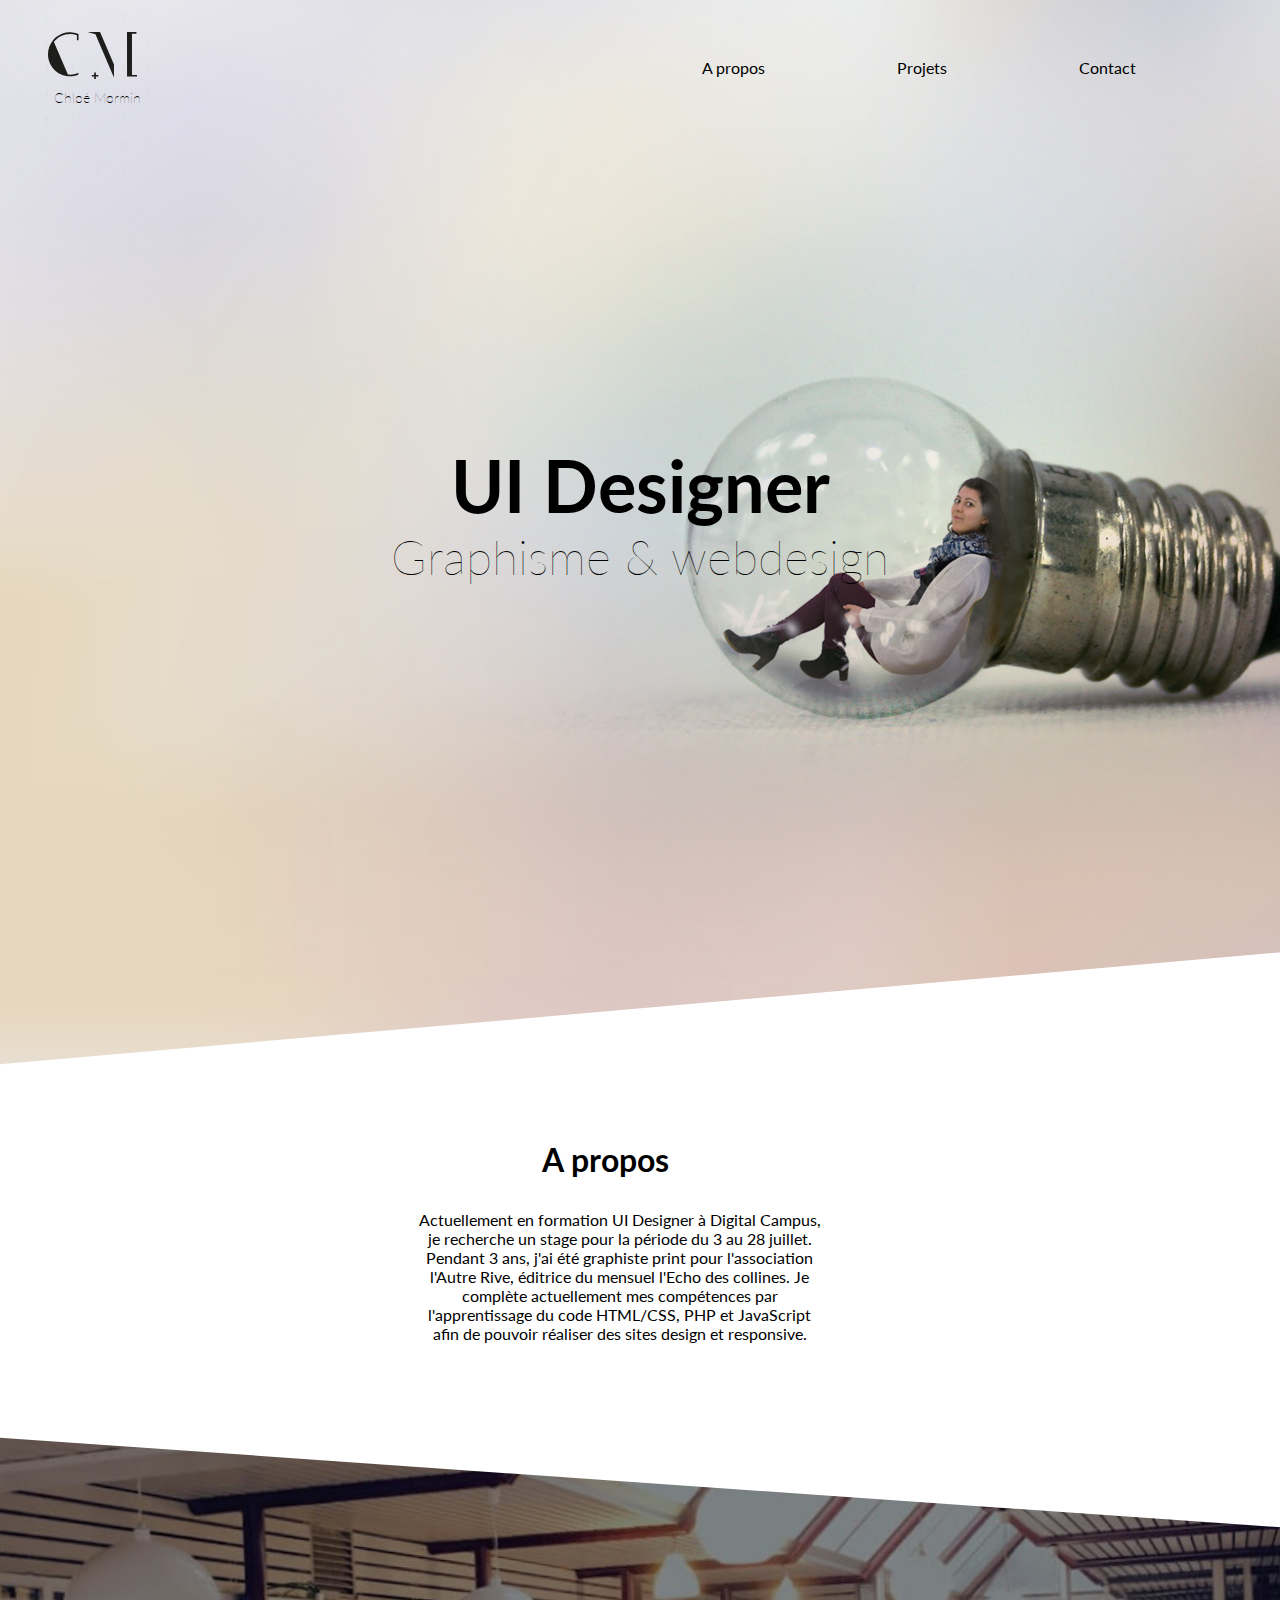
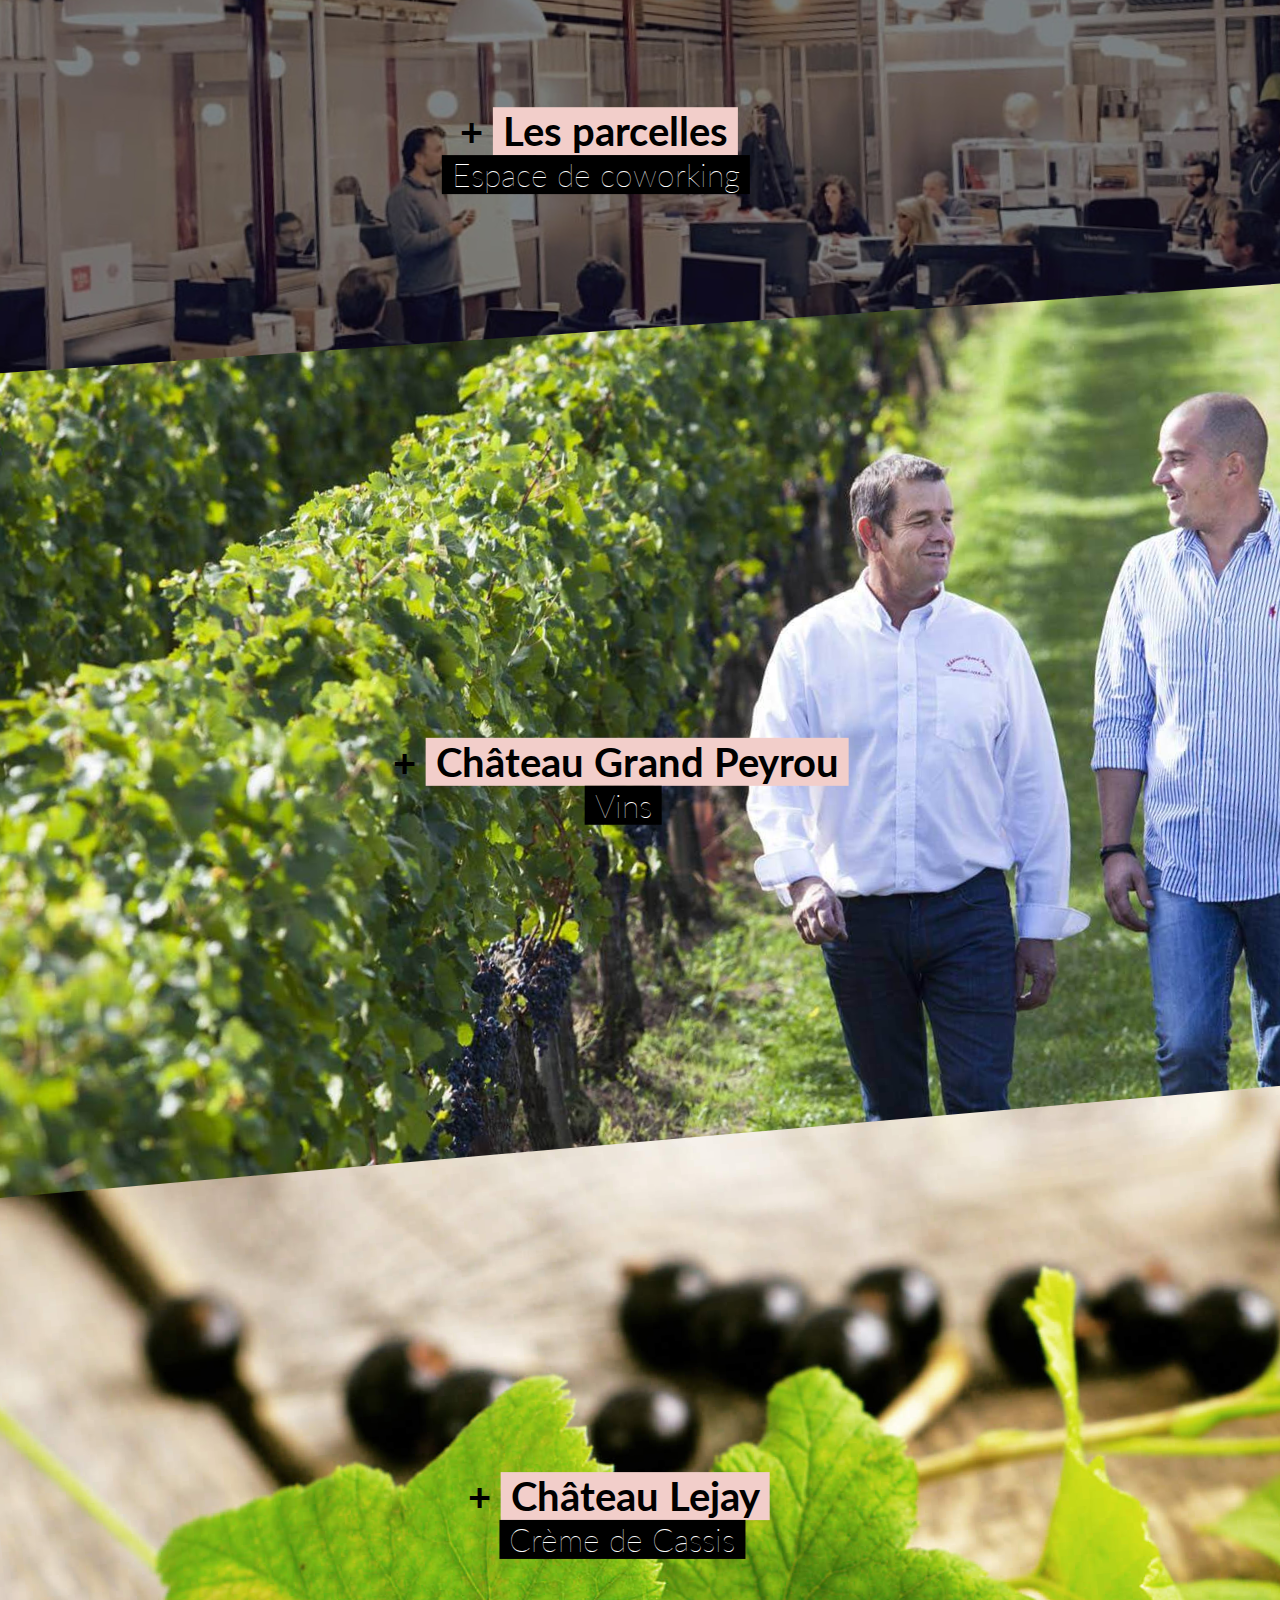
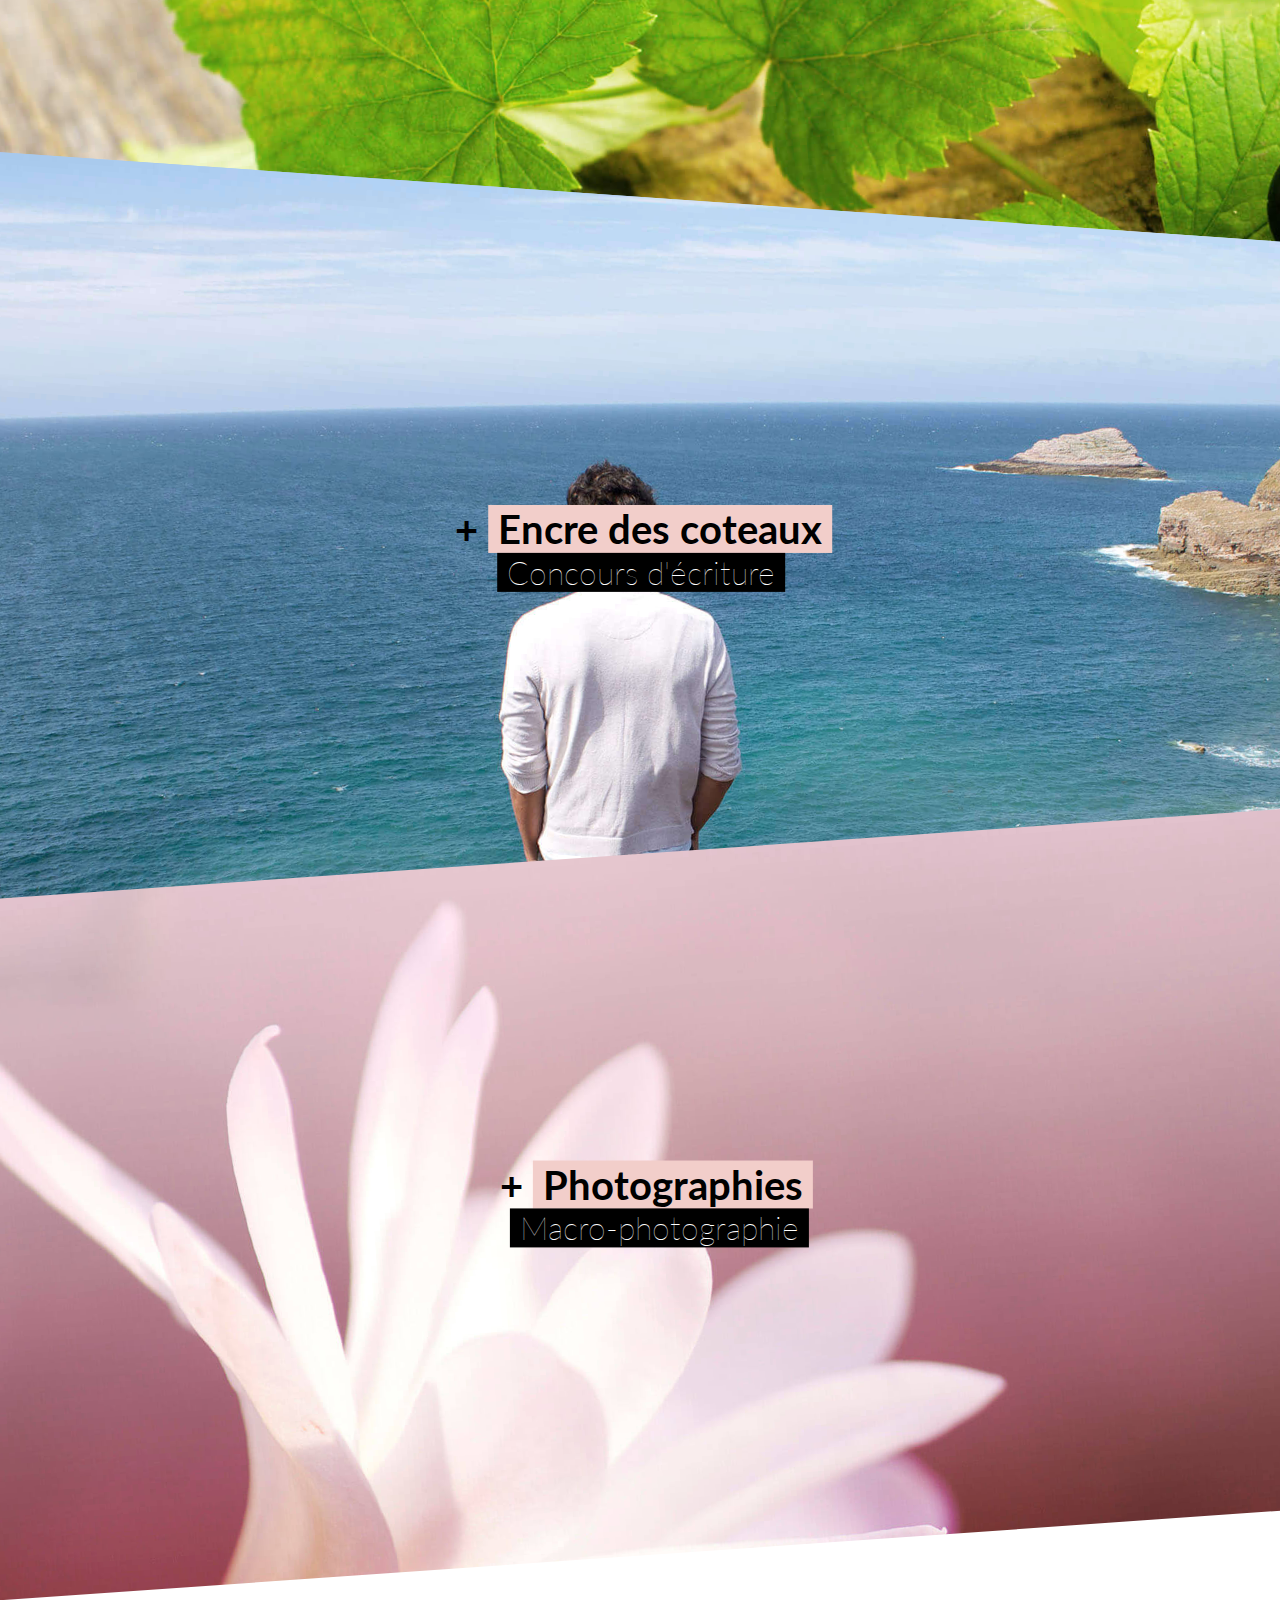
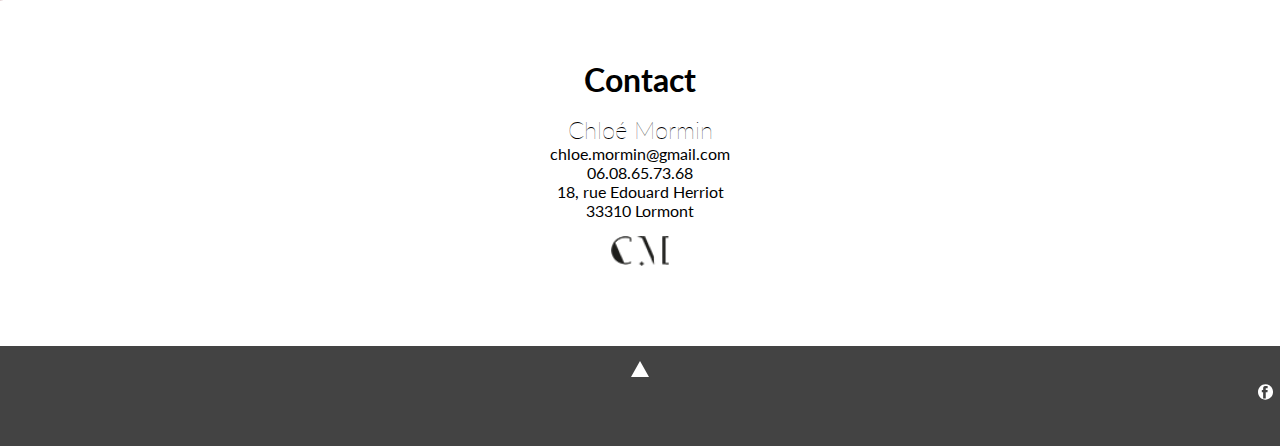
==== index.html @ e4f15863 "Maj arrow animated et animation titre hero" ====
<!doctype html>
<html>

<head>
    <title> Portfolio Chloé Mormin </title>
    <script src="http://ajax.googleapis.com/ajax/libs/jquery/2.0.0/jquery.min.js"></script>
    <meta charset="UTF-8">
    <meta name="description" content="Ceci est mon portfolio">
    <meta name="keywords" content="portfolio, graphiste, UI designer">
    <meta name="viewport" content="width=device-width,initial-scale=1,maximum-scale=1">
    <link rel="stylesheet" href="styles/reset.css">
    <link rel="stylesheet" href="styles/styles.css">
    <link rel="stylesheet" href="styles/styles-contact-footer.css">
    <link rel="stylesheet" href="styles/styles-tel.css">
    <link rel="stylesheet" href="styles/styles-tablette.css">
    <link href="images/faviconCM.jpg" rel="icon" type="image/jpg">
    </head>

<body>
    <header class="hero" id="haut"> <img src="images/logo.svg" id="logo">
        <h1>Chloé Mormin</h1>
        <nav> <a href="#a-propos"> A propos</a> <a href="#projets"> Projets</a> <a href="#contact"> Contact</a> </nav>
        <h2 class="animation-titre-hero">UI Designer</h2>
        <h3 class="animation-titre-hero">Graphisme &amp; webdesign</h3> <img src="images/fond-plus2.png" alt="Image qui suit la souris" id="image_suit_souris"> </header>
    <div class="a-propos">
        <div class="titres">
            <h4 id="a-propos" >A propos</h4>
            <p>Actuellement en formation UI Designer à Digital Campus, je recherche un stage pour la période du 3 au 28 juillet. Pendant 3 ans, j'ai été graphiste print pour l'association l'Autre Rive, éditrice du mensuel l'Echo des collines. Je complète actuellement mes compétences par l'apprentissage du code HTML/CSS, PHP et JavaScript afin de pouvoir réaliser des sites design et responsive.</p>
        </div>
    </div>
    <a href="les-parcelles.html">
        <div class="les-parcelles" id="projets">
            <div class="image"></div>
            <div class="overlay"> <!-- overlay : class pour les titres-->
                <h4 id="apparition"><span class="plus">+&nbsp;</span><span class="encadre">Les parcelles</span></h4>
                <h5 id="apparition2"><span>Espace&nbsp;de&nbsp;coworking</span></h5> 
            </div>
        </div>
    </a>
    <a href="chateau-grand-peyrou.html">
        <div class="chateau-grand-peyrou">
            <div class="image"></div>
            <div class="overlay">
                <h4><span class="plus">+&nbsp;</span><span class="encadre">Château&nbsp;Grand&nbsp;Peyrou</span></h4>
                <h5><span>Vins</span></h5> 
            </div>
        </div>
    </a>
    <a href="chateau-lejay.html">
        <div class="chateau-lejay">
            <div class="image"></div>
            <div class="overlay">
                <h4><span class="plus">+&nbsp;</span><span class="encadre">Château&nbsp;Lejay</span></h4>
                <h5><span>Crème&nbsp;de&nbsp;Cassis</span></h5> 
            </div>
        </div>
    </a>
    <a href="encre-des-coteaux.html">
        <div class="encre-des-coteaux">
            <div class="image"></div>
            <div class="overlay">
                <h4><span class="plus">+&nbsp;</span><span class="encadre">Encre des coteaux</span></h4>
                <h5><span>Concours d'écriture</span></h5> 
            </div>
        </div>
    </a>
    <a href="photos.html">
        <div class="photos">
            <div class="image"></div>
            <div class="overlay">
                <h4><span class="plus">+&nbsp;</span><span class="encadre">Photographies</span></h4>
                <h5><span>Macro-photographie</span></h5> 
            </div>
        </div>
    </a>
    <div class="contact" id="contact">
        <h4>Contact</h4>
        <h5>Chloé Mormin</h5> <a href="mailto:chloe.mormin@gmail.com">chloe.mormin@gmail.com</a> <a href="tel:+33102030405">06.08.65.73.68</a> <address>18, rue Edouard Herriot
                <br/>33310 Lormont </address> <img src="images/logopetit.png" id="logopetit"> </div>
    <div class="footer"> 
        <div class="position">
            <div id="stop" class="arrow animated"></div>
            <a id="remonter" href="#haut"> <br>Remonter</a>
        </div>
        
        <a id="facebook" href="https://www.facebook.com/ChloeImagine/"> <img src="images/fb.svg"></a>
    </div>
    <script type="text/javascript">

        //stop animation fleche "haut" au hover
        (function( $ ) {
	$(function() {
		$( "#stop" ).hover(function() {
			$( "#animated" ).addClass( "off" );
		});
		$( "#start" ).hover(function() {
			$( "#animated" ).removeClass( "off" );
		});
	});

})( jQuery );

        apparition textes les parcelles
        $("#apparition").hide();
        $(window).scroll(function () {
            if ($(window).scrollTop() > 1200) {
                $("#apparition").fadeIn("slow");
            }
            else {
                $("#apparition").fadeOut("fast");
            }
        });
        $("#apparition2").hide();
        $(window).scroll(function () {
            if ($(window).scrollTop() > 1200) {
                $("#apparition2").fadeIn("slow");
            }
            else {
                $("#apparition2").fadeOut("fast");
            }
        });
        
    </script>
    <script type="text/javascript" src="js/imgsuitsouris.js"></script>
    <script type="text/javascript" src="js/smoothscroll.js"></script>
    <script type="text/javascript" src="js/stophorizontalscroll.js"></script>
</body>

</html>
---- styles/styles.css ----
@import url('https://fonts.googleapis.com/css?family=Lato:100,400,900');


body {
    overflow-x: hidden;
}


/*******                   HEADER/HERO                  **********/

.hero {
    background-image: url(../images/hero.jpg);
    /*background-attachment:fixed;*/
    background-size: cover;
    background-repeat: no-repeat;
    background-position:center;
    height: 1100px;
}



#logo {
    padding: 2rem 2rem 0.4rem 2rem;
    margin-left: 1rem;
    height: 90px;
}

@media screen and (max-width:1600px){
    #logo {
    height: 85px;
    }
}

@media screen and (max-width:1260px){
    #logo {
    height: 80px;
    }
}

.hero h1 {
    font-family: 'Lato', sans-serif;
    font-size: 1rem;
    font-weight: 100;
    padding-left: 3.4rem;
}
@media screen and (max-width:1600px){
    .hero h1 {
    font-size: 0.9rem;
    }
}

@media screen and (max-width:1260px){
    .hero h1 {
    font-size: 0.8rem;
    }
}


nav {
    float: right;
    margin: -3em 0;
    margin-right: 5em;
    font-size: 1em;
    font-family: 'Lato', sans-serif;
    z-index: 3;
    position: relative;
}

@media screen and (max-width:800px) {
    nav {
    display:none;
    }
}

nav a {
    padding: 4em;
    font-weight: 400;
}

nav a:hover {
    font-weight: bold;
}

/*------------------------------------------
   animation-titre-hero
----------------------------------------*/

.animation-titre-hero {
  animation-name: pulse;
  animation-duration: 5s;
}

/* originally authored by Nick Pettit - https://github.com/nickpettit/glide */

@keyframes pulse {
  from {
    transform: scale3d(1, 1, 1);
  }

  50% {
    transform: scale3d(1.05, 1.05, 1.05);
  }

  to {
    transform: scale3d(1, 1, 1);
  }
}


.hero h2 {
    font-family: 'Lato', sans-serif;
    padding-top: 15%;
    font-size: 4.5em;
    font-weight: bold;
    display: flex;
    justify-content: center;
}
@media screen and (max-width:1700px){
    .hero h2{
    margin-top:1em;
    }
}

@media screen and (max-width:1600px){
    .hero h2{
    margin-top:1em;
    }
}

@media screen and (max-width:1400px){
    .hero h2{
    margin-top:2em;
    }
}

@media screen and (max-width:1260px){
    .hero h2{
    font-size: 4em;
    }
}

.hero h3 {
    font-family: 'Lato', sans-serif;
    display: flex;
    justify-content: center;
    font-size: 3em;
    font-weight: 100;
}

@media screen and (max-width:1260px){
    .hero h3{
    font-size: 2.5em;
    }
}


img[src="images/fond-plus2.png"] {
    width: 150%;
    margin-top: -600px;
    height: 150%;
    position: absolute;
    right: 10px;
    top: 10px;
}

@media screen and (max-width:1600px){
    img[src="images/fond-plus2.png"]{
    width: 200%;
    height: 200%;
    }
}

@media screen and (max-width:1400px){
    img[src="images/fond-plus2.png"]{
    width: 220%;
    height: 200%;
    }
}

@media screen and (max-width:1200px){
    img[src="images/fond-plus2.png"]{
    display:none;
    }
}


/*******                   A PROPOS                    **********/



/* centrage des titres dans a propos ? */

.titres {
    margin-left: 11.3%;
    width: 100vw;
    display: flex;
    flex-direction: column;
    justify-content: center;
    align-items: center;
}

.overlay {
    position: absolute;
    top: 0;
    left: 0;
    bottom: 0;
    margin-left: 11.3%;
    width: 100vw;
    display: flex;
    flex-direction: column;
    justify-content: center;
    align-items: center;
    text-align:center;
}

.a-propos {
    background-color: white;
    transform: rotate(-5deg);
    width: 130%;
    margin-left: -15%;
    margin-top: -7%;
    height: 800px;
    
}

@media screen and (max-width:1400px) and (min-width:1200px){
.a-propos{
        height:870px;
    }
}

.a-propos h4 {
    transform: rotate(5deg);
    font-family: 'Lato', sans-serif;
    font-size: 2.5em;
    font-weight: bold;
    padding-top: 4.5em;
}


@media screen and (max-width:1750px){
    .a-propos h4 {
        padding-top:4em;
}
}

@media screen and (max-width:1600px){
    .a-propos h4 {
        font-size: 2em;
}
}

@media screen and (max-width:1400px){
    .a-propos h4{
    }
}

.a-propos p {
    transform: rotate(5deg);
    width: 32%;
    padding-top: 2em;
    font-family: 'Lato', sans-serif;
    weight: 100;
    text-align: center;
    font-size:1.1em;
}

@media screen and (max-width:1600px){
    .a-propos p {
        font-size: 1em;
}
}

@media screen and (max-width:1400px){
    .a-propos p{
        font-size: 1em;
    }
}

@media screen and (max-width:1260px){
    .a-propos p{
        font-size: 1em;
        width:50%;
    }
}



/*******                     PROJETS                       **********/


/*******                  LES PARCELLES                       **********/

.les-parcelles {
    transform: rotate(5deg);
    width: 130%;
    margin-left: -15%;
    margin-top: -15em;
    height: 1100px;
    display: flex;
    overflow: hidden;
    position: relative;
}

.les-parcelles:hover .image {
  -webkit-filter: blur(5px);
  filter: blur(5px);
}

.les-parcelles .image {
    background-image: url(../images/les-parcelles2-black2.jpg);
    height: 110%;
    width: 110%;
    background-repeat: no-repeat;
    background-size:cover;
    margin: -5px -10px -10px -5px;
    transition: 0.5s;
}

@media screen and (max-width:1600px){
    .les-parcelles{
        margin-top:-22em;
        margin-left:-17%;
    }
}

@media screen and (max-width:1400px){
    .les-parcelles{
        margin-top:-25em;
        transform:rotate(4deg);
        width:130%;
        height: 900px;
        padding-bottom:20%;
        margin-left:-19%;
    }
}

@media screen and (max-width:1260px){
    .les-parcelles{
        margin-top:-25em;
    }
}
@media screen and (max-width:1000px){
    .les-parcelles{
        transform:rotate(3deg);
        width:140%;
    }
}

.les-parcelles h4 {
    font-family: 'Lato', sans-serif;
    font-size: 2.7em;
    font-weight: bold;
    transform: rotate(-5deg);
    margin-top: -6em;
}
@media screen and (max-width:1600px){
    .les-parcelles h4 {
        margin-top:-9em;
        font-size: 2.5em;
    }
}

@media screen and (max-width:1400px){
    .les-parcelles h4{
        transform:rotate(-4deg);
    }
}

@media screen and (max-width:1260px){
    .les-parcelles h4{
        margin-top:-12em;
    }
}
@media screen and (max-width:1000px){
    .les-parcelles h4{
        margin-top:-16em;
        transform:rotate(-3deg);
        font-size: 2em;
    }
}

.les-parcelles h4 .encadre {
    background-color: #f2ceca;
    padding: 0 10px;
}

@-webkit-keyframes rotate {
    0% {
        -webkit-transform: rotate(0deg);
    }
    20% {
        -webkit-transform: rotate(90deg);
    }
    25% {
        -webkit-transform: rotate(90deg);
    }
    45% {
        -webkit-transform: rotate(180deg);
    }
    50% {
        -webkit-transform: rotate(180deg);
    }
    70% {
        -webkit-transform: rotate(270deg);
    }
    75% {
        -webkit-transform: rotate(270deg);
    }
    100% {
        -webkit-transform: rotate(360deg);
    }
}



.les-parcelles h5 {
    font-family: 'Lato', sans-serif;
    font-size: 2.3em;
    font-weight: 100;
    color: #fff;
    transform: rotate(-5deg);
}
@media screen and (max-width:1600px){
    .les-parcelles h5 {
    }
}

@media screen and (max-width:1400px){
    .les-parcelles h5{
        transform:rotate(-4deg);
        font-size: 2em;
    }
}

@media screen and (max-width:1260px){
    .les-parcelles h5{
    }
}
@media screen and (max-width:1000px){
    .les-parcelles h5{
        transform:rotate(-3deg);
        font-size: 1.6em;
    }
}

.les-parcelles h5 span {
    background-color: black;
    padding: 0 10px;
}


/*******                  GRAND PEYROU                       **********/

.chateau-grand-peyrou {
    transform: rotate(-5deg);
    width: 130%;
    margin-left: -15%;
    margin-top: -18em;
    height: 1100px;
    display: flex;
    overflow: hidden;
    position: relative;
}


.chateau-grand-peyrou:hover .image {
    -webkit-filter: blur(5px);
    filter: blur(5px);
}

.chateau-grand-peyrou .image{
    background-image: url(../images/chateau-grand-peyrou.jpg);
    height: 110%;
    width: 110%;
    background-repeat: no-repeat;
    background-size:cover;
    margin: -5px -10px -10px -5px;
    transition: 0.5s;
}

@media screen and (max-width:1600px){
    .chateau-grand-peyrou{
        margin-top:-24em;
        width:125%;
        transform:rotate(-5deg);
    }
}

@media screen and (max-width:1400px){
    .chateau-grand-peyrou{
        margin-top:-28em;
        transform:rotate(-4deg);
    }
}

@media screen and (max-width:1260px){
    .chateau-grand-peyrou{
        width:120%;
        margin-left:-13%;
        margin-top:-33em;
    }
}

@media screen and (max-width:1070px){
    .chateau-grand-peyrou{
        width:115%;
        margin-top:-35em;
        margin-left:-10%;
        transform:rotate(-3deg);
    }
}

.chateau-grand-peyrou h4 {
    transform: rotate(5deg);
    font-family: 'Lato', sans-serif;
    font-size: 2.7em;
    font-weight: bold;
    margin-top: -5em;
}

@media screen and (max-width:1600px){
    .chateau-grand-peyrou h4 {
        font-size: 2.5em;
    }
}

@media screen and (max-width:1400px){
    .chateau-grand-peyrou h4{
        transform:rotate(4deg);
    }
}

@media screen and (max-width:1260px){
    .chateau-grand-peyrou h4{
        margin-top:-9em;
    }
}
@media screen and (max-width:1070px){
    .chateau-grand-peyrou h4{
        margin-top:-12em;
        transform:rotate(3deg);
        font-size: 2em;
    }
}

.chateau-grand-peyrou h4 .encadre {
    background-color: #f2ceca;
    padding: 0 10px;
}

.chateau-grand-peyrou h5 {
    font-family: 'Lato', sans-serif;
    font-size: 2.3em;
    font-weight: 100;
    color: #fff;
    transform: rotate(5deg);
}

@media screen and (max-width:1600px){
    .chateau-grand-peyrou h5 {
    }
}

@media screen and (max-width:1400px){
    .chateau-grand-peyrou h5{
        font-size: 2em;
        transform:rotate(4deg);

    }
}

@media screen and (max-width:1260px){
    .chateau-grand-peyrou h5{
    }
}
@media screen and (max-width:1070px){
    .chateau-grand-peyrou h5{
        font-size: 1.6em;
        transform:rotate(3deg);

    }
}

.chateau-grand-peyrou h5 span {
    background-color: black;
    padding: 0 10px;
}


/*******                  LEJAY                       **********/

.chateau-lejay {
    transform: rotate(-5deg);
    width: 130%;
    margin-left: -15%;
    margin-top: -18em;
    height: 1100px;
    display: flex;
    overflow: hidden;
    position: relative;
}

.chateau-lejay:hover .image {
-webkit-filter: blur(5px);
  filter: blur(5px);
}

.chateau-lejay .image{
    background-image: url(../images/chateau-lejay.jpg);
    height: 110%;
    width: 110%;
    background-repeat: no-repeat;
    background-size:cover;
    margin: -5px -10px -10px -5px;
    transition: 0.5s;
}

.chateau-lejay h4 {
    transform: rotate(5deg);
    font-family: 'Lato', sans-serif;
    font-size: 2.7em;
    font-weight: bold;
    margin-top: -6em;
}

@media screen and (max-width:1600px){
    .chateau-lejay h4 {
    margin-top:-7.5em;
    }
}

@media screen and (max-width:1400px){
    .chateau-lejay h4{
        font-size: 2.5em;
        margin-top:-9em;
    }
}

@media screen and (max-width:1260px){
    .chateau-lejay h4{
        margin-top:-13em;
    }
}
@media screen and (max-width:1070px){
    .chateau-lejay h4{
        margin-top:-17em;
        font-size: 2em;
    }
}

.chateau-lejay h4 .encadre {
    background-color: #f2ceca;
    padding: 0 10px;
}

.chateau-lejay h5 {
    font-family: 'Lato', sans-serif;
    font-size: 2.3em;
    font-weight: 100;
    color: #fff;
    transform: rotate(5deg);
}

@media screen and (max-width:1600px){
    .chateau-lejay h5 {
    }
}

@media screen and (max-width:1400px){
    .chateau-lejay h5{
        font-size: 2em;
    }
}

@media screen and (max-width:1260px){
    .chateau-lejay h5{
    }
}
@media screen and (max-width:1070px){
    .chateau-lejay h5{
        font-size: 1.6em;
    }
}

.chateau-lejay h5 span {
    background-color: black;
    padding: 0 10px;
}


/*******                  ENCRE DES COTEAUX                        **********/

.encre-des-coteaux {
    background-image: url(../images/encre-des-coteaux.jpg);
   transform: rotate(5deg);
    width: 130%;
    margin-left: -15%;
    margin-top: -18em;
    height: 1100px;
    display: flex;
    overflow: hidden;
    position: relative;
}

.encre-des-coteaux:hover .image {
    -webkit-filter: blur(5px);
  filter: blur(5px);
}

.encre-des-coteaux .image{
    background-image: url(../images/encre-des-coteaux.jpg);
    height: 110%;
    width: 110%;
    background-repeat: no-repeat;
    background-size:cover;
    margin: -5px -10px -10px -5px;
    transition: 0.5s;
}

@media screen and (max-width:1600px){
    .encre-des-coteaux{
        margin-top:-24em;
        width:125%;
        transform:rotate(5deg);
    }
}

@media screen and (max-width:1400px){
    .encre-des-coteaux{
        margin-top:-28em;
        transform:rotate(4deg);
    }
}

@media screen and (max-width:1260px){
    .encre-des-coteaux{
        width:120%;
        margin-left:-13%;
        margin-top:-33em;
    }
}

@media screen and (max-width:1070px){
    .encre-des-coteaux{
        width:115%;
        margin-top:-35em;
        margin-left:-10%;
        transform:rotate(3deg);
    }
}



.encre-des-coteaux h4 {
    transform: rotate(-5deg);
    font-family: 'Lato', sans-serif;
    font-size: 2.7em;
    font-weight: bold;
    margin-top: -5em;
}

@media screen and (max-width:1600px){
    .encre-des-coteaux h4 {
        margin-top:-8em;
    }
}

@media screen and (max-width:1400px){
    .encre-des-coteaux h4{
        transform:rotate(-4deg);
        font-size: 2.5em;
        margin-top:-10em;
    }
}

@media screen and (max-width:1260px){
    .encre-des-coteaux h4{
        margin-top:-12em;
    }
}
@media screen and (max-width:1070px){
    .encre-des-coteaux h4{
        transform:rotate(-3deg);
        font-size: 2em;
        margin-top:-15em;
    }
}

.encre-des-coteaux h4 .encadre {
    background-color: #f2ceca;
    padding: 0 10px;
}

.encre-des-coteaux h5 {
    font-family: 'Lato', sans-serif;
    font-size: 2.3em;
    font-weight: 100;
    color: #fff;
    transform: rotate(-5deg);
}

@media screen and (max-width:1600px){
    .encre-des-coteaux h5 {
    }
}

@media screen and (max-width:1400px){
    .encre-des-coteaux h5{
        font-size: 2em;
        transform:rotate(-4deg);
    }
}

@media screen and (max-width:1260px){
    .encre-des-coteaux h5{
    }
}
@media screen and (max-width:1070px){
    .encre-des-coteaux h5{
        font-size: 1.6em;
        transform:rotate(-3deg);
    }
}

.encre-des-coteaux h5 span {
    background-color: black;
    padding: 0 10px;
}


/*******                  PHOTOS                       **********/

.photos {
    transform: rotate(-5deg);
    width: 130%;
    margin-left: -15%;
    margin-top: -18em;
    height: 900px;
    display: flex;
    overflow: hidden;
    position: relative;
}

.photos:hover .image {
    -webkit-filter: blur(5px);
    filter: blur(5px);
}

.photos .image{
    background-image: url(../images/photographie-lotus.jpg);
    height: 110%;
    width: 110%;
    background-repeat: no-repeat;
    background-size:cover;
    margin: -5px -10px -10px -5px;
    transition: 0.5s;
}

@media screen and (max-width:1600px){
    .photos{
        margin-top:-24em;
        width:145%;
        transform:rotate(-5deg);
        height:700px;
    }
}

@media screen and (max-width:1400px){
    .photos{
        margin-top:-28em;
        transform:rotate(-4deg);
    }
}

@media screen and (max-width:1260px){
    .photos{
        width:120%;
        margin-left:-13%;
        margin-top:-33em;
    }
}

@media screen and (max-width:1070px){
    .photos{
        width:115%;
        margin-top:-35em;
        margin-left:-10%;
        transform:rotate(-3deg);
    }
}



.photos h4 {
    transform: rotate(5deg);
    font-family: 'Lato', sans-serif;
    font-size: 2.7em;
    font-weight: bold;
}
@media screen and (max-width:1600px){
    .photos h4 {
    }
}

@media screen and (max-width:1400px){
    .photos h4{
        transform:rotate(4deg);
        font-size: 2.5em;
    }
}

@media screen and (max-width:1260px){
    .photos h4{
        margin-top:-0em;
    }
}
@media screen and (max-width:1070px){
    .photos h4{
        margin-top:-9em;
        transform:rotate(3deg);
        font-size: 2em;
    }
}

.photos h4 .encadre {
    background-color: #f2ceca;
    padding: 0 10px;
}

.photos h5 {
    font-family: 'Lato', sans-serif;
    font-size: 2.3em;
    font-weight: 100;
    color: #fff;
    transform: rotate(5deg);
}
@media screen and (max-width:1600px){
    .photos h5 {
    }
}

@media screen and (max-width:1400px){
    .photos h5{
        font-size: 2em;
        transform:rotate(4deg);
    }
}

@media screen and (max-width:1260px){
    .photos h5{
    }
}
@media screen and (max-width:1070px){
    .photos h5{
        font-size: 1.6em;
        transform:rotate(3deg);
    }
}

.photos h5 span {
    background-color: black;
    padding: 0 10px;
}


/*******                  CONTACT                       **********/

.contact {
    display: flex;
    flex-direction: column;
    align-items: center;
    padding: 5em;
}
    
.contact h4 {
    font-family: 'Lato', sans-serif;
    font-size: 2em;
    font-weight: bold;
    margin: 1em 0 0.5em 0;
}

.contact h5 {
    font-family: 'Lato', sans-serif;
    font-size: 1.5em;
    font-weight: 100;
}


.contact a,
.contact address {
    font-family: 'Lato', sans-serif;
    text-align: center;
    ;
}

.contact img {
    height: 30px;
    margin: 1em 0 0 0;
    display:block;
}


/*******                  FOOTER                       **********/

.footer {
    background-color: #434343;
     height: 100px;
    min-width: 100%;
    display: flex;
    align-items: center;
    justify-content: center;
    flex-direction: column;
    /*change le sens des parametres align-items et justify-content*/
}

.position{
    width:10px;
    height:auto;
    position:relative;
    display:flex;
    align-items: center;
    margin-top:1em;

}

.footer #remonter {
    opacity:0;
    padding:1em;
    margin-top:0.5em;
    position:absolute;
    left:calc( ( 100% - 85px ) / 2 );
}

.footer #remonter:hover {
    opacity:1;
    color: white;
    font-family: 'Lato', sans-serif;
    font-size: 0.9em;
    font-weight: 100;
    padding:1em;
}

.arrow{
width: 0;
height: 0;
border-style: solid;
border-width: 0 9px 16px 9px;
border-color: transparent transparent white transparent;
}

.animated{
    margin-top:-1.5em;
    position:absolute;
    left:calc( ( 100% - 18px ) / 2 );
    animation: myanim 2s linear infinite;
    -webkit-animation-direction: alternate; /* Safari 4.0 - 8.0 */
    animation-direction: alternate;
    -webkit-animation-play-state: running
}

.animated:hover{
    animation: stop;
}

.animated.off {
		-moz-animation-name: none;
	-webkit-animation-name: none;
	-ms-animation-name: none;
		animation-name: none;	
	}

/* Code for old Chrome, Safari and Opera */
@-webkit-keyframes myanim {
    from {top: 0px;}
    to {top: 10px;}
}

/* Standard syntax */
@keyframes myanim {
    from {top: 0px;}
    to {top: 10px;}
}



img[src="images/fb.svg"] {
    z-index: 1;
    width: 22%;
    height: 100%;
}

.footer #facebook {
    margin-right: -3em;
    margin-top: -1.5em;
    align-self: flex-end;
}
---- styles/styles-contact-footer.css ----
/*******                                  
                          FORMAT TABLETTE          
                                                             **********/

@media screen and (max-width:1070px) and (min-width:800px){
    
    .contact{
        padding-bottom:-0em;
    }
    
    .contact h4 {
        margin-top:-10em;
    }
    
    .footer{
        height:70px;
    }
    }

@media screen and (max-width:799px) and (min-width:550px){
    
    .contact{
    }
    
    .contact h4 {
        margin-top:7em;
    }
    
    .footer{
        height:70px;
    }
    }


    /*******                                  
                          FORMAT PORTABLE          
                                                             **********/

@media screen and (max-width:549px) and (min-width:320px){
    
    .contact{
        margin-top:-20em;

    }
    
    .contact h4 {
        margin-top:-1em;
        font-size: 1.6em;
    }
    
    .contact h5 {
        font-size: 1.1em;
    }
    
    #logopetit{
        height:20px;
    }
    
    .footer{
        height:50px;
        margin-top:-1em;
    }
    
    .footer #remonter {
    display:none;
}
    
    .animated{
        display:none;
}
    #facebook{
        display:none;
    }
    }
---- styles/styles-tel.css ----
html{
    min-width:320px;
    /****    a chercher, ne marche pas     ******/
}

body {
    overflow-x: hidden;
}

@media screen and (max-width:550px) and (min-width:320px){
    
    .hero {
    height:500px;
    background-position: center;
    position: relative;
    right:0;
    }
    
    #logo {
    height: 70px;
    margin-left:-1em;
    margin-top:-1em;
    }
    
    .hero h1 {
     margin-left:-3.1em;
     margin-top:-0.5em;
     font-size: 0.7rem;
    }
    
    .hero h2 {
    font-size: 2.3rem;
    margin-top:1em;
    }
    
    .hero h3 {
    font-size: 1.6rem;
    }
    
    img[src="images/fond-plus2.png"] {
    display:none;
    }
    
/*******                   A PROPOS                    **********/
    
   
    
    .overlay {
        margin-left:17%;
    }
    
    .a-propos {
        height:900px;
    }
    
    .a-propos h4 {
        font-size: 1.5em;
        margin-top:-1em;
        margin-left:2em;

    }
    
    .a-propos p {
        font-size:0.9em;
        width:80%;
        text-align: justify;
        margin-left:2em;

    }
    
    /*******                     PROJETS                       **********/

/*******                  LES PARCELLES                       **********/
    
    .les-parcelles {
        margin-top:-34em;
        margin-left:-30%;
        width:230%;
        height:500px;

    }
    
     .les-parcelles h4 {
        font-size: 1.5em;
        margin-left:-4em;
        margin-top:-6em;
    }
    
    .les-parcelles h5 {
        font-size: 1.4em;
        margin-left:-4.5em;
    }
    
/*******                  GRAND PEYROU                       **********/    
    
    .chateau-grand-peyrou {
        margin-top:-10em;
        margin-left:-32%;
        width:135%;
        height:400px;
    }
    
      .chateau-grand-peyrou h4 {
        font-size: 1.5em;
        margin-left:2em;
        margin-top:-0em;
      }
    
     .chateau-grand-peyrou h5 {
        font-size: 1.4em;
        margin-left:2.5em;
    }
    
/*******                  LEJAY                       **********/    
    
    .chateau-lejay {
        margin-top:-3em;
        margin-left:-35%;
        width:160%;
        height:400px;

        }
    
    .chateau-lejay h4 {
        font-size: 1.5em;
        margin-left:2em;
        margin-top:-0em;
    }
    
    .chateau-lejay h5 {
        font-size: 1.4em;
        margin-left:2.5em;
    }
    
    /*******                  ENCRE DES COTEAUX                        **********/
    
    .encre-des-coteaux {
        margin-top:-3em;
        margin-left:-32%;
        width:160%;
        height:650px;

    }
    
    .encre-des-coteaux h4 {
        font-size: 1.5em;
        margin-left:0em;
        margin-top:-13em;
    }
    
   .encre-des-coteaux h5 {
        font-size: 1.4em;
        margin-left:0em;
    }
    
/*******                  PHOTOS                       **********/    
    
    .photos {
        margin-top:-20em;
        margin-left:-25%;
        width:145%;
        height:350px;
        margin-bottom:20em;
    }
    
     .photos h4 {
        font-size: 1.5em;
        margin-left:0em;
        padding-top:10em;
    }
    
    .photos h5 {
        font-size: 1.4em;
        margin-left:0em;
    }
}
---- styles/styles-tablette.css ----
@media screen and (max-width:1070px) and (min-width:801px){
    
    .hero {
    height:800px;
    }
    
    #logo {
    height: 75px;
    }
    
    .hero h1 {
        font-size: 0.7rem;
    }
    
    .hero h2 {
    font-size: 2.3rem;
    margin-top:1em;
    }
    
    .hero h3 {
    font-size: 1.8rem;
    }
    
    img[src="images/fond-plus2.png"] {
    display:none;
    }
    
    nav{}
    
/*******                   A PROPOS                    **********/    
    
    .a-propos{
        height:870px;
    }
    
    .a-propos h4 {
        font-size: 2em;
        margin-top:-1em;
    }
    
    .a-propos p {
        font-size:0.9em;
        width:70%;
        padding-bottom:5em;
    }
    
    
/*******                  LES PARCELLES                       **********/    
    
    .les-parcelles {
        margin-top:-32em;
        margin-left:-60%;
        width:180%;
        height:800px;
        margin-bottom:20em;

    }
    
    .les-parcelles h4{
        margin-left:70%;
        font-size: 2em;
        margin-top:-6em;
    }
    
     .les-parcelles h5{
        margin-left:70%;
    }
    
/*******                  GRAND PEYROU                       **********/    
    
    .chateau-grand-peyrou {
        width:125%;
        height:800px;
        margin-bottom:20em;
    }
    
    .chateau-grand-peyrou h4 {
        margin-top:-7em
    }
    
/*******                  LEJAY                       **********/    
    
    .chateau-lejay {
        margin-top:-36em;
        margin-left:-60%;
        width:200%;
        height:900px;
        margin-bottom:20em;
    }
    
    .chateau-lejay h4{
        margin-left:75%;
        margin-top:-10em
    }
    
    .chateau-lejay h5{
        margin-left:75%;
    }
    
/*******                  ENCRE DES COTEAUX                        **********/    
    
     .encre-des-coteaux {
        width:135%;
        height:900px;
        margin-bottom:20em;
    }
    
    .encre-des-coteaux h4 {
        margin-top:-10em;
        margin-left:-15%;

    }
    
    .encre-des-coteaux h5 {
        margin-left:-15%;
    }
    
    /*******                  PHOTOS                       **********/
    
     .photos {
        margin-top:-40em;
        margin-left:-25%;
        width:145%;
        height:600px;
        margin-bottom:20em;
    }
    
    .photos h4 {
        margin-top:0em;
        margin-left:15%;

    }
    
    .photos h5 {
        margin-left:15%;
    }
    }





/*******-------------------------------------------
-------------------------DEUXIEME TAILLE------------------------------
-----------------------------------------**********/




@media screen and (max-width:800px) and (min-width:551px){

    
    .hero {
    height:700px;
        width:100%;
    }
    
    #logo {
    height: 75px;
    }
    
    .hero h1 {
    margin-left:-0.5em;
    }
    
    .hero h2 {
    font-size: 2.3rem;
    margin-top:1em;
    }
    
    .hero h3 {
    font-size: 1.8rem;
    }
   
    img[src="images/fond-plus2.png"] {
    display:none;
    }
    
    nav{}
    
/*******                   A PROPOS                    **********/    
    
    .a-propos {
        height:900px;
    }
    
    .a-propos h4 {
        font-size: 2em;
        margin-left:2em;
        margin-top:-1em;
    }
    
    .a-propos p {
        font-size:0.9em;
        width:80%;
        margin-left:2.5em;
    }
    
/*******                  LES PARCELLES                       **********/    
    
    .les-parcelles {
        margin-top:-32em;
        margin-left:-60%;
        width:230%;
        height:950px;
        padding-bottom:10em;
    }
    
    
    .les-parcelles h4{
        margin-left:60%;
        font-size: 2em;
        margin-top:-17.5em;
    }
    
     .les-parcelles h5{
        margin-left:60%;
    }
    
/*******                  GRAND PEYROU                       **********/    
    
    .chateau-grand-peyrou {
        width:125%;
        height: 1100px;
    }
    
    .chateau-grand-peyrou h4 {
        margin-top:-20em;
        margin-left:-5%;
    }
    
/*******                  LEJAY                       **********/    
    
    .chateau-lejay {
        margin-top:-41em;
        margin-left:-60%;
        width:200%;
    }
    
    .chateau-lejay h4{
        margin-top:-18em;
        margin-left:75%;
        display:inline-block;
    }
    
    .chateau-lejay h5{
        margin-left:75%;
    }
    
/*******                  ENCRE DES COTEAUX                        **********/    
    
     .encre-des-coteaux {
        width:205%;
        height: 900px;
        margin-left:-30%;
        margin-bottom:12em;
        margin-top:-38em;

         
    }
    .encre-des-coteaux h4{
        margin-top:-14em;
    }
    .encre-des-coteaux h5{
    }
    
    /*******                  PHOTOS                       **********/
    
     .photos {
        margin-top:-40em;
        margin-left:-25%;
        width:130%;
         margin-bottom:-15em;
         height: 500px;

    }
    
    .photos h4{
        margin-left:15%;
        margin-top:-0em;
    }
    .photos h5{
        margin-left:15%;
    }
}
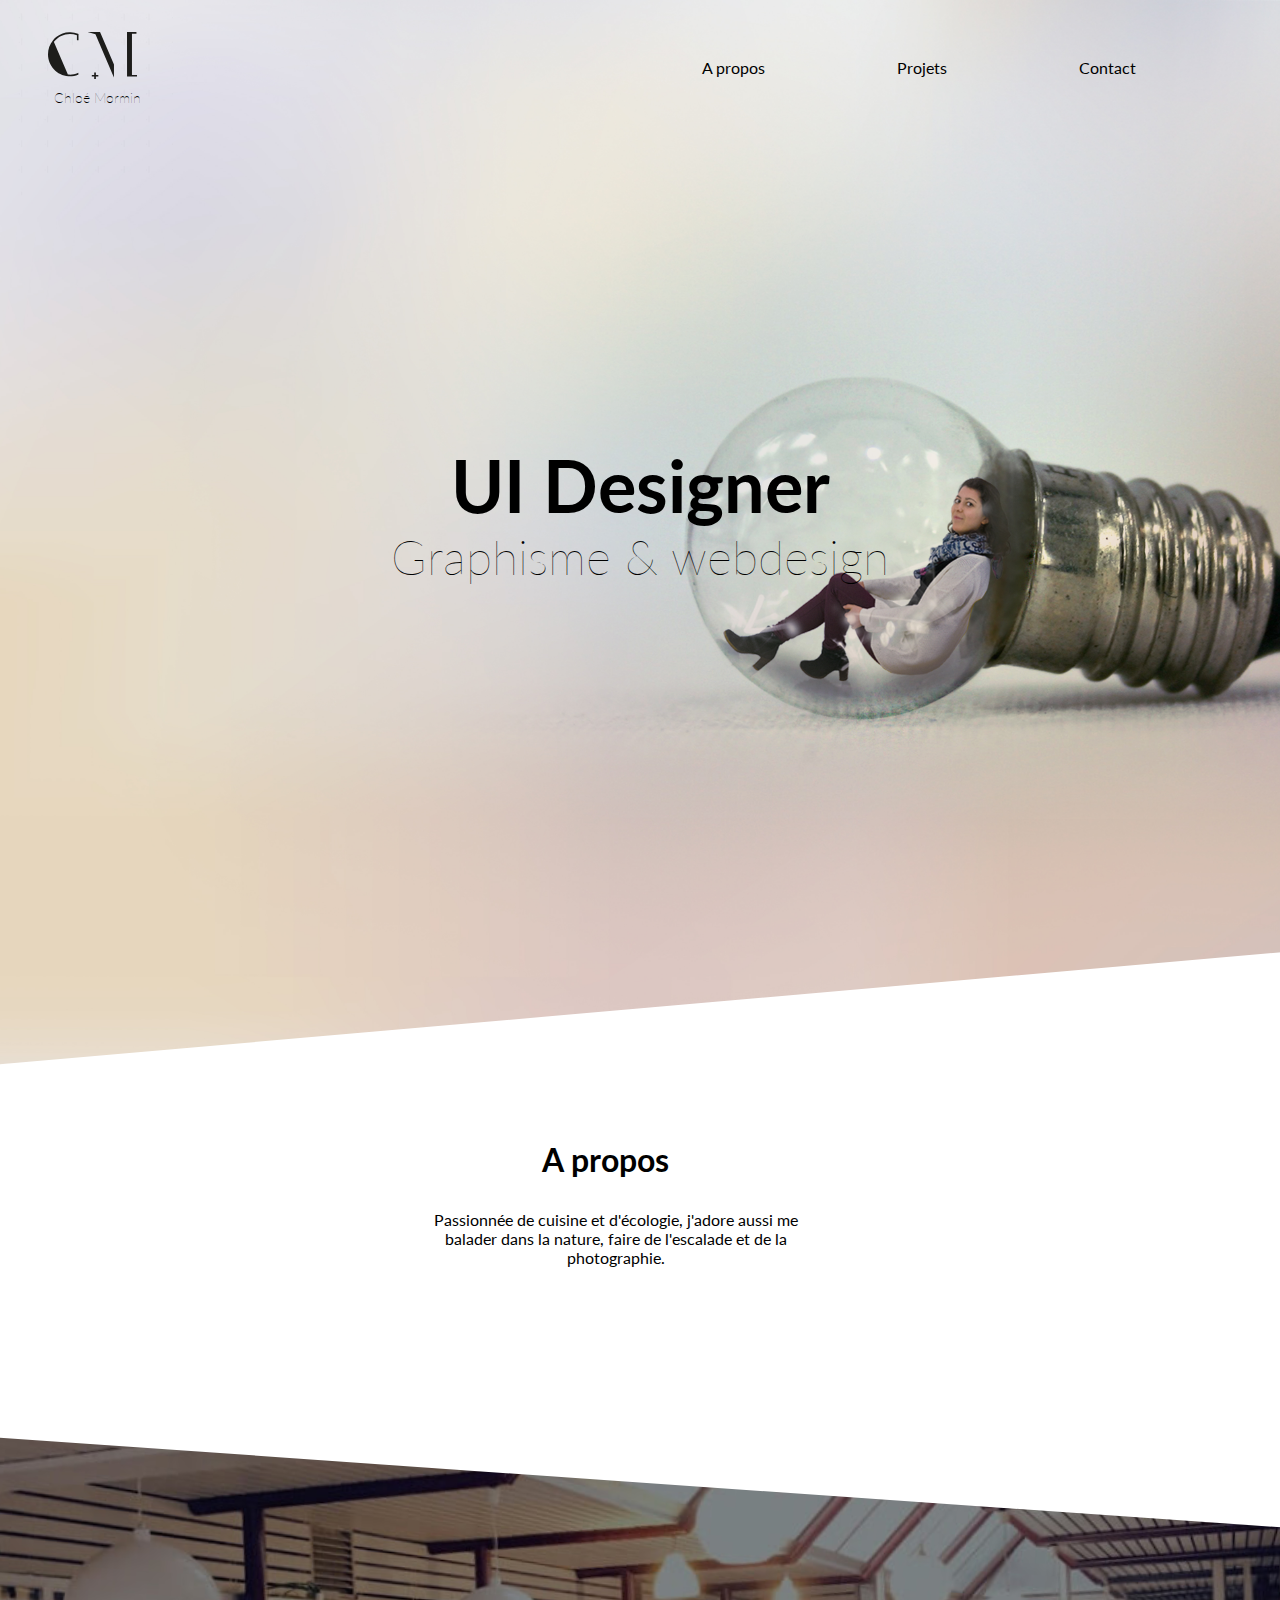
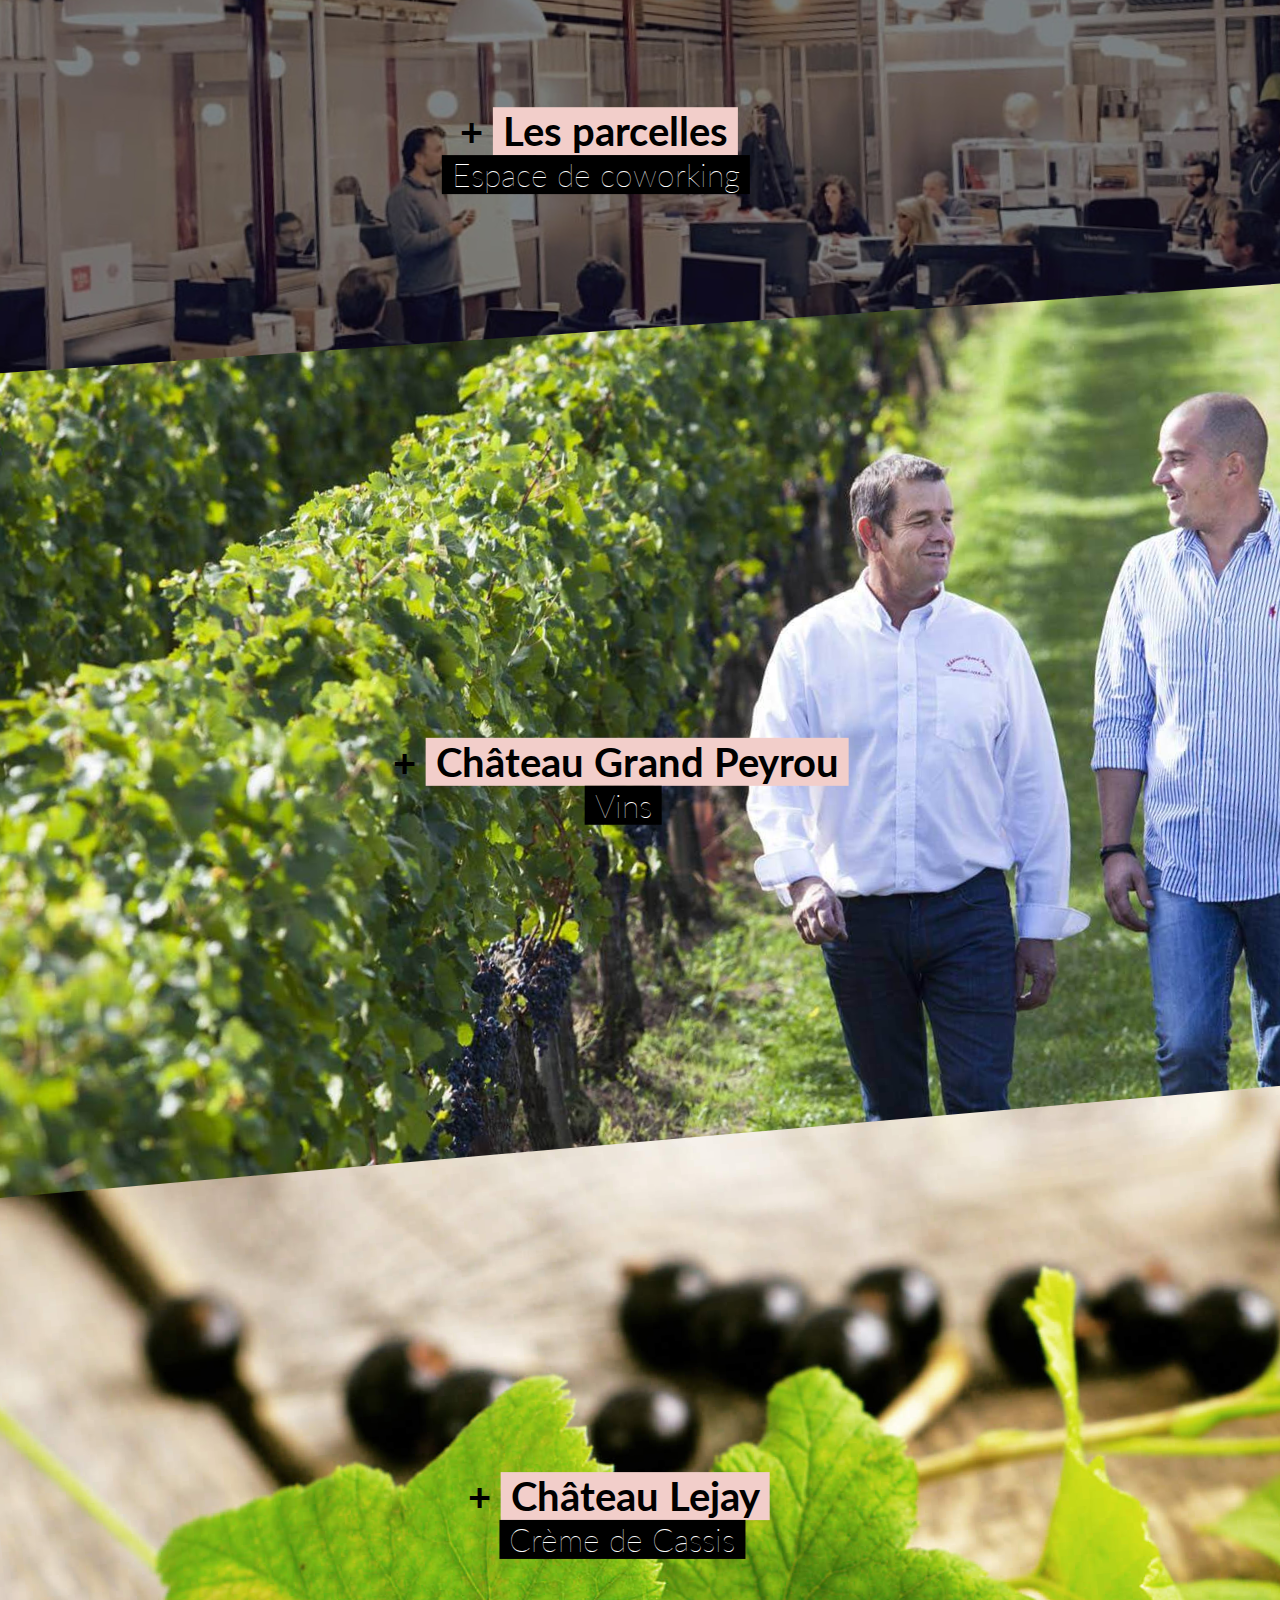
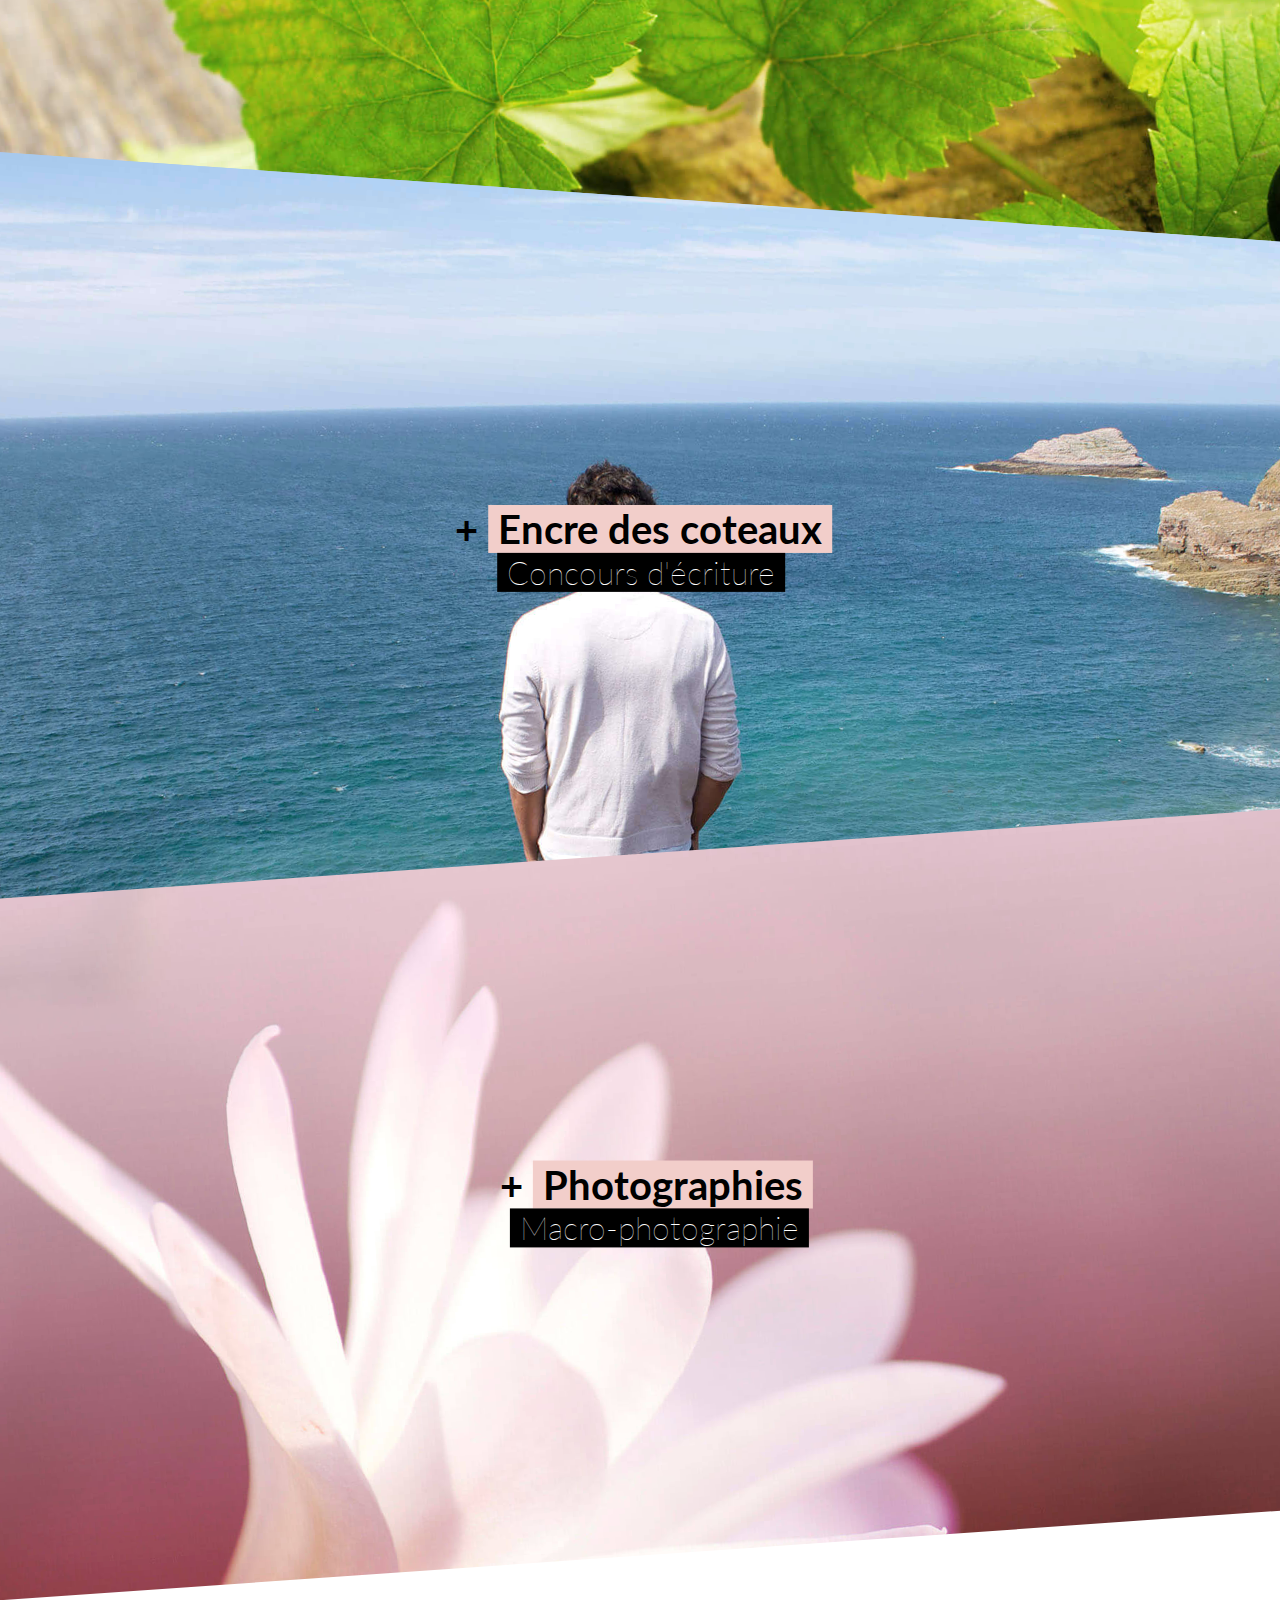
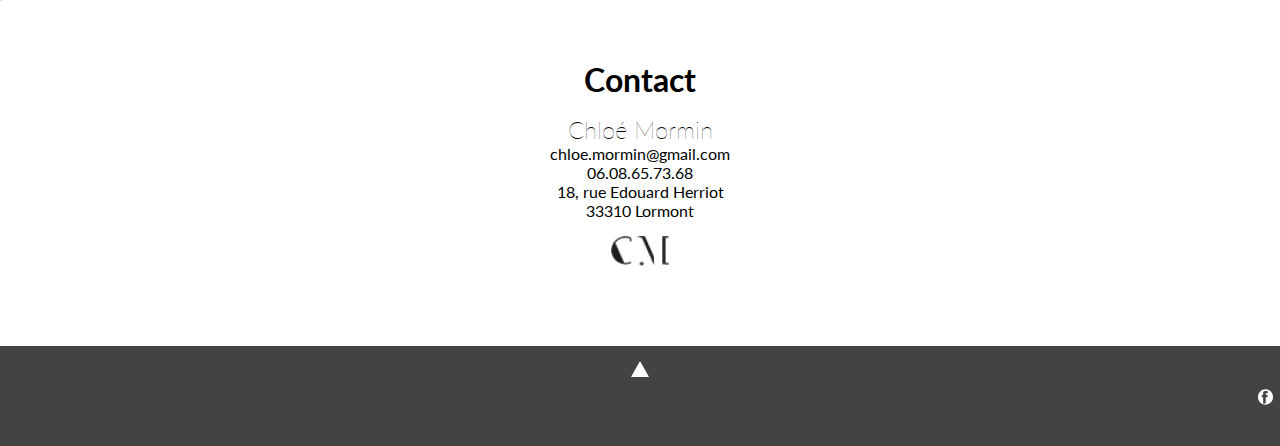
==== commit 1aaabafd: "Update index.html" ====
--- a/index.html
+++ b/index.html
@@ -8,6 +8,7 @@
     <meta name="description" content="Ceci est mon portfolio">
     <meta name="keywords" content="portfolio, graphiste, UI designer">
     <meta name="viewport" content="width=device-width,initial-scale=1,maximum-scale=1">
+    <meta name="p:domain_verify" content="dec2d18bef0c4cf98a34d88fc74fe5e8"/>
     <link rel="stylesheet" href="styles/reset.css">
     <link rel="stylesheet" href="styles/styles.css">
     <link rel="stylesheet" href="styles/styles-contact-footer.css">
@@ -25,7 +26,7 @@
     <div class="a-propos">
         <div class="titres">
             <h4 id="a-propos" >A propos</h4>
-            <p>Actuellement en formation UI Designer à Digital Campus, je recherche un stage pour la période du 3 au 28 juillet. Pendant 3 ans, j'ai été graphiste print pour l'association l'Autre Rive, éditrice du mensuel l'Echo des collines. Je complète actuellement mes compétences par l'apprentissage du code HTML/CSS, PHP et JavaScript afin de pouvoir réaliser des sites design et responsive.</p>
+            <p>Passionnée de cuisine et d'écologie, j'adore aussi me balader dans la nature, faire de l'escalade et de la photographie. </p>
         </div>
     </div>
     <a href="les-parcelles.html">
@@ -75,7 +76,7 @@
     </a>
     <div class="contact" id="contact">
         <h4>Contact</h4>
-        <h5>Chloé Mormin</h5> <a href="mailto:chloe.mormin@gmail.com">chloe.mormin@gmail.com</a> <a href="tel:+33102030405">06.08.65.73.68</a> <address>18, rue Edouard Herriot
+        <h5>Chloé Mormin</h5> <a href="mailto:chloe.mormin@gmail.com">chloe.mormin@gmail.com</a> <a href="tel:+330608657368">06.08.65.73.68</a> <address>18, rue Edouard Herriot
                 <br/>33310 Lormont </address> <img src="images/logopetit.png" id="logopetit"> </div>
     <div class="footer"> 
         <div class="position">
@@ -126,4 +127,4 @@
     <script type="text/javascript" src="js/stophorizontalscroll.js"></script>
 </body>
 
-</html>+</html>
--- a/styles/styles.css
+++ b/styles/styles.css
@@ -1016,7 +1016,7 @@
 
 .position{
     width:10px;
-    height:auto;
+    height:10px;
     position:relative;
     display:flex;
     align-items: center;
@@ -1026,9 +1026,9 @@
 
 .footer #remonter {
     opacity:0;
-    padding:1em;
+/*    padding:1em;*/
     margin-top:0.5em;
-    position:absolute;
+    position:relative;
     left:calc( ( 100% - 85px ) / 2 );
 }
 
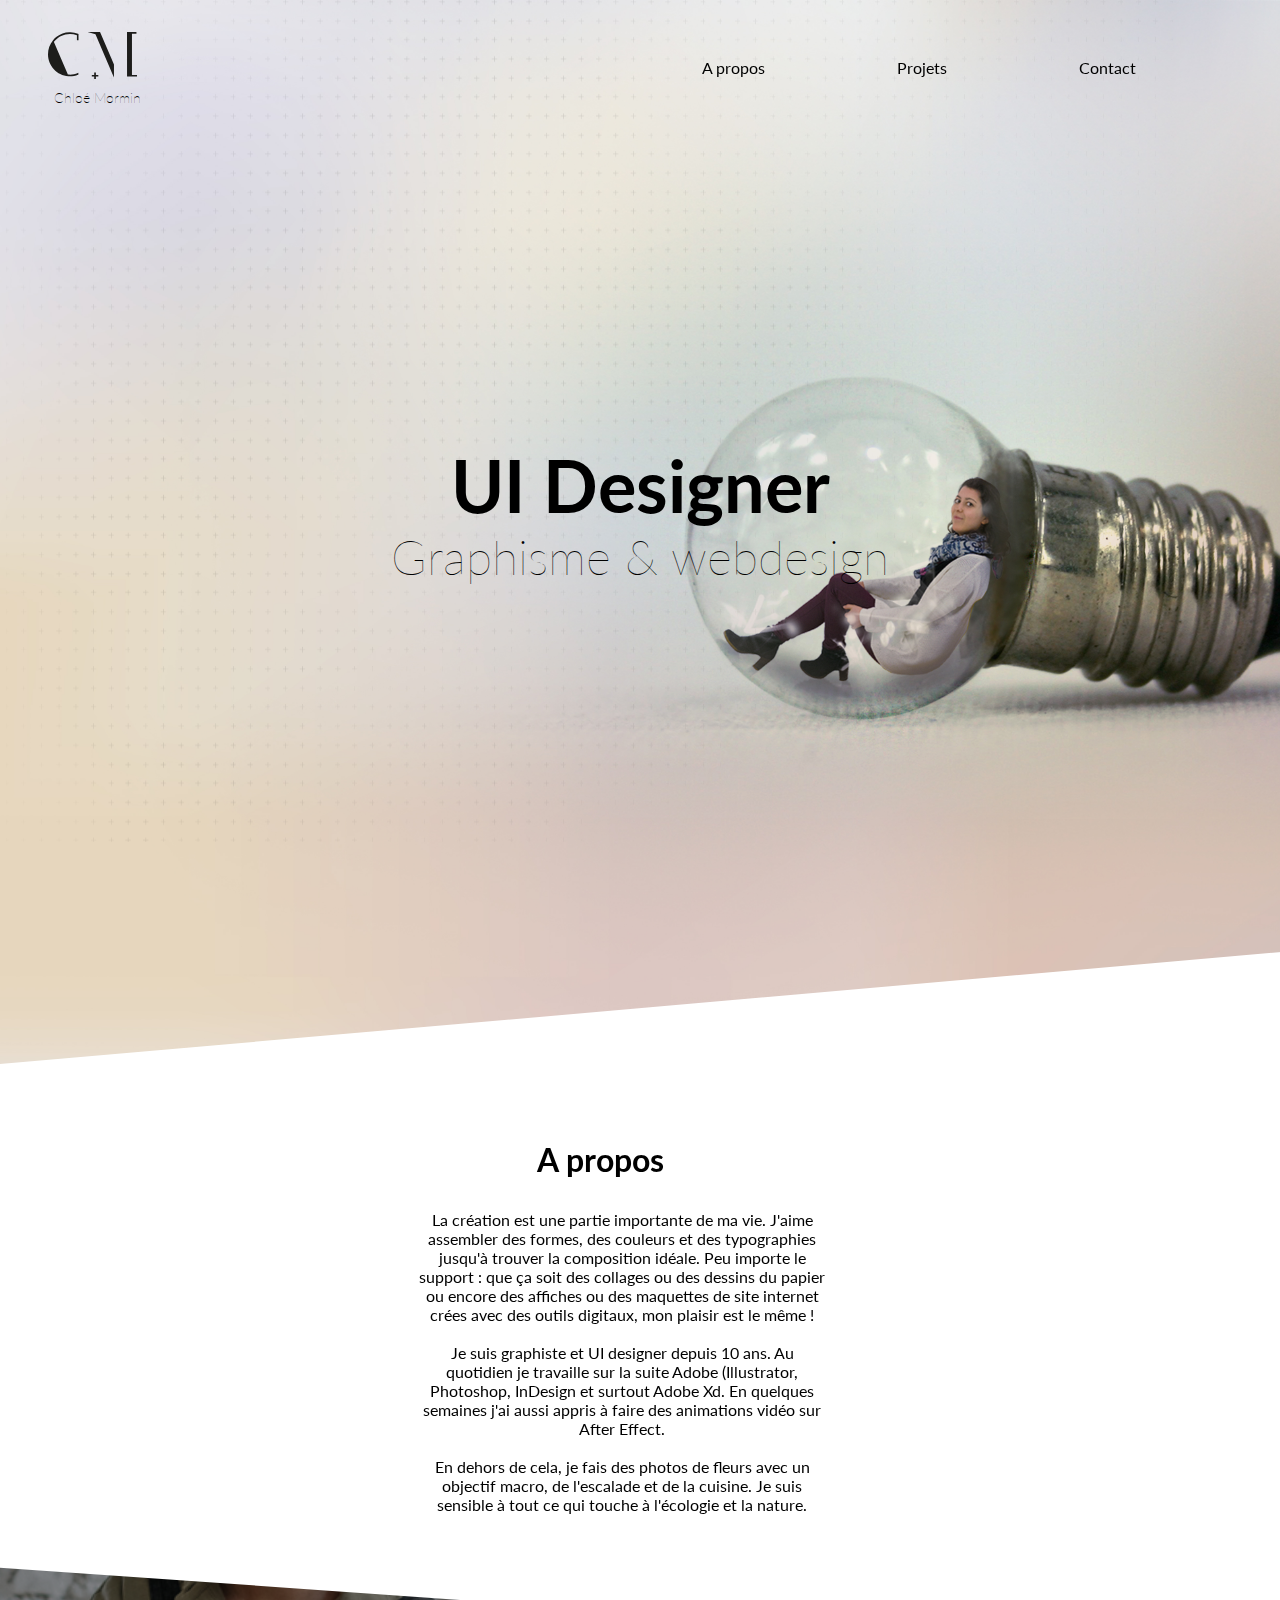
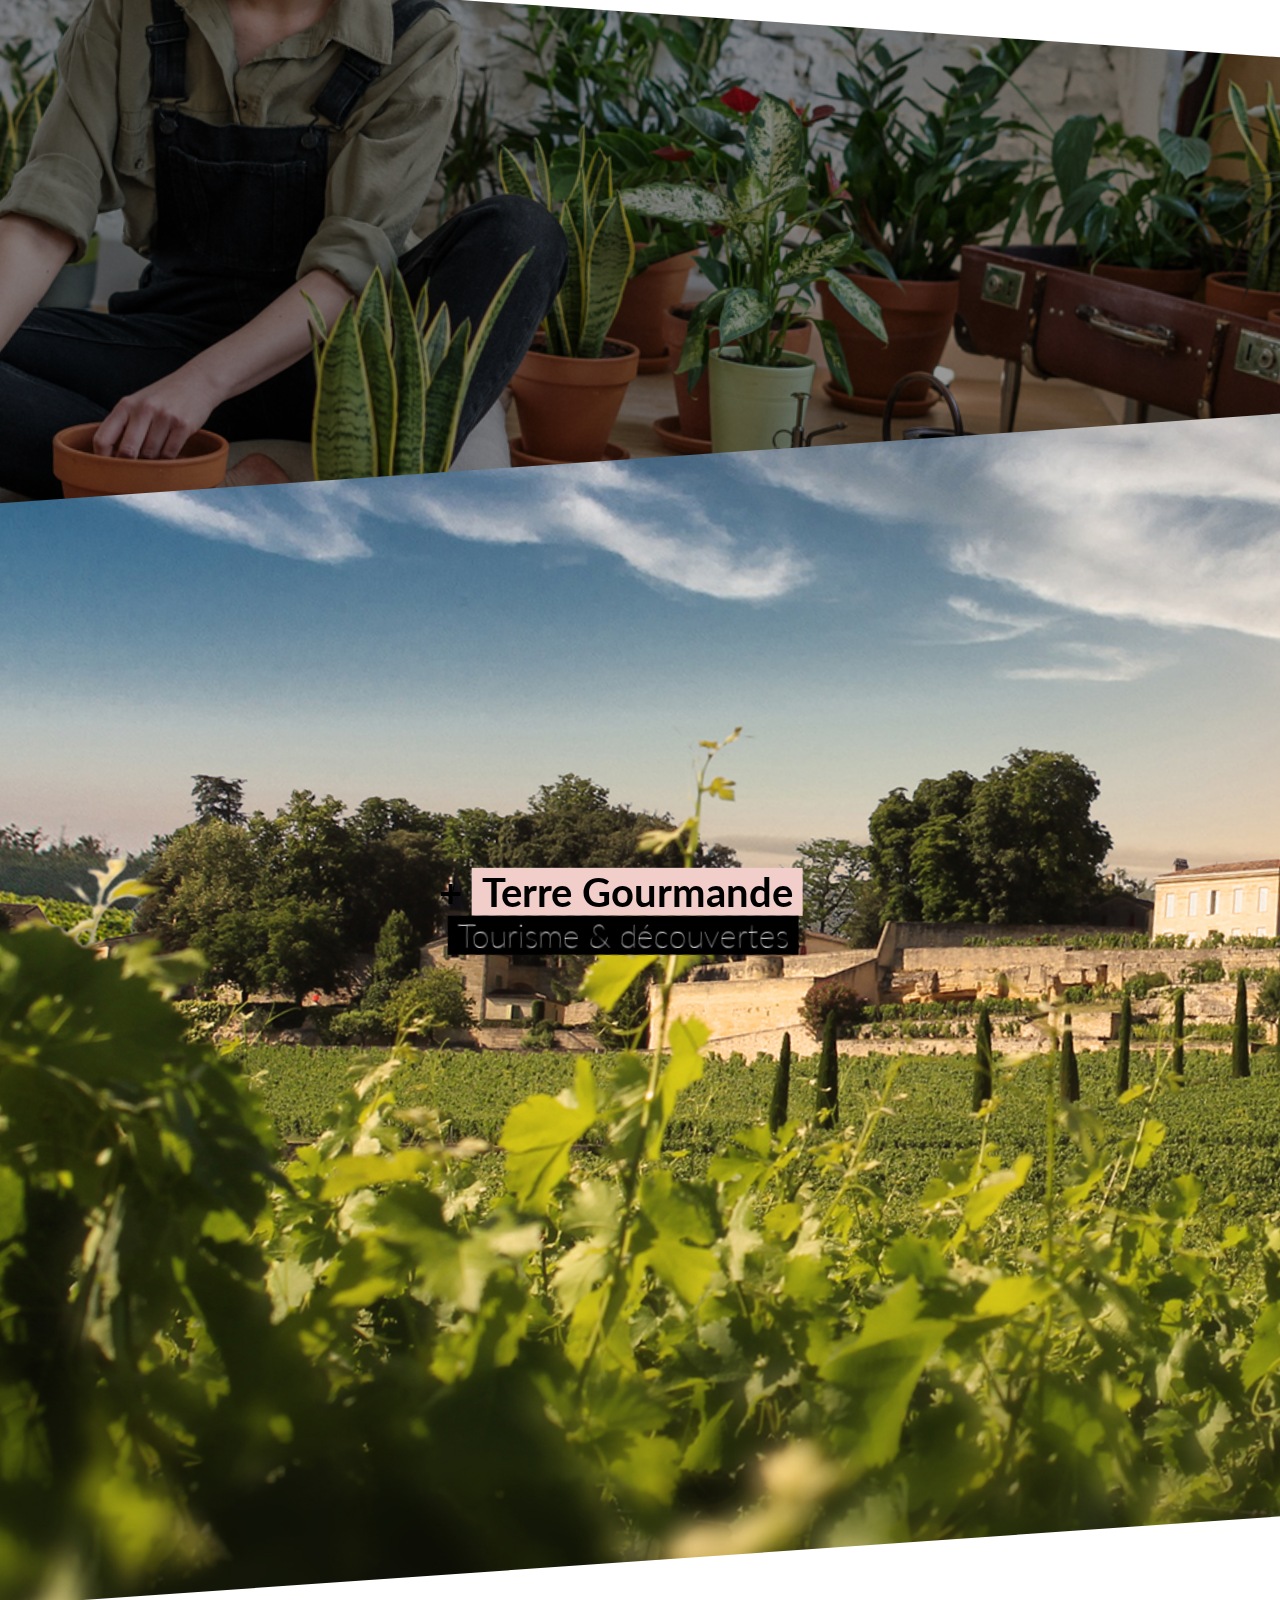
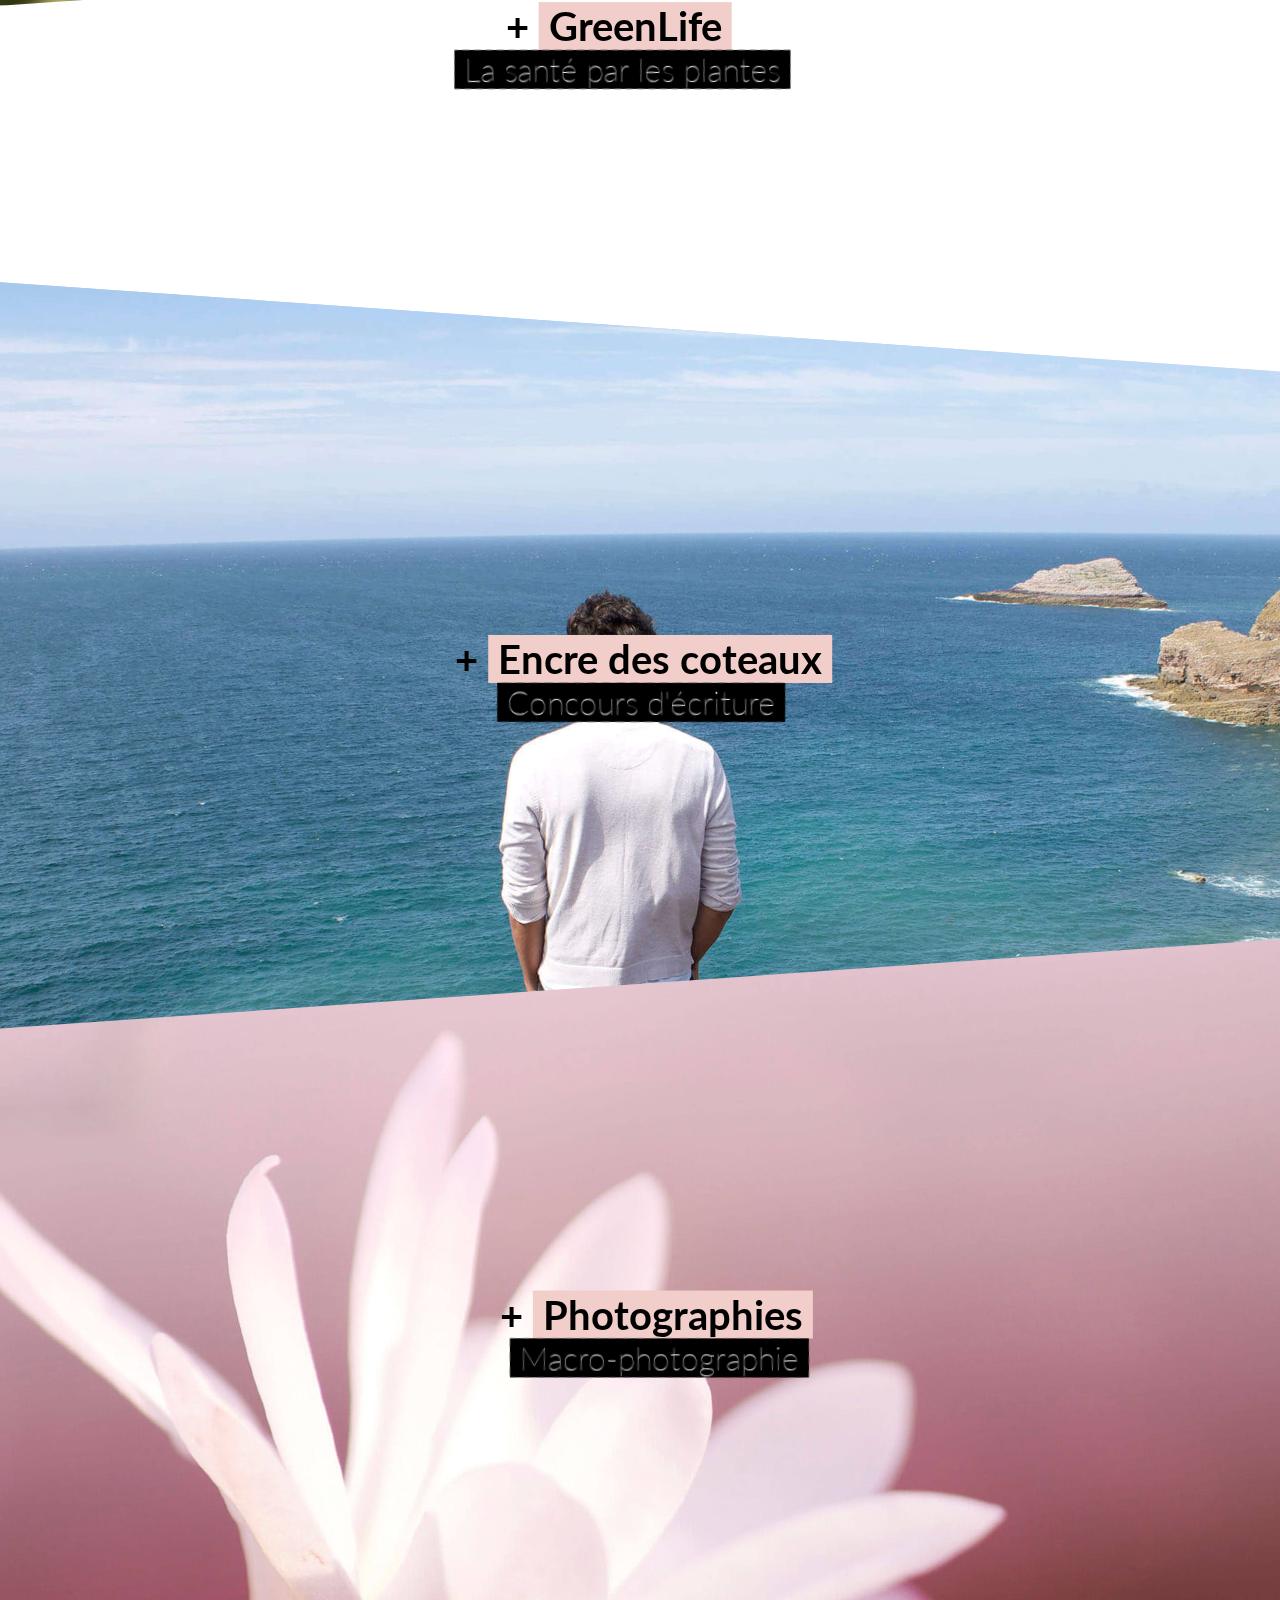
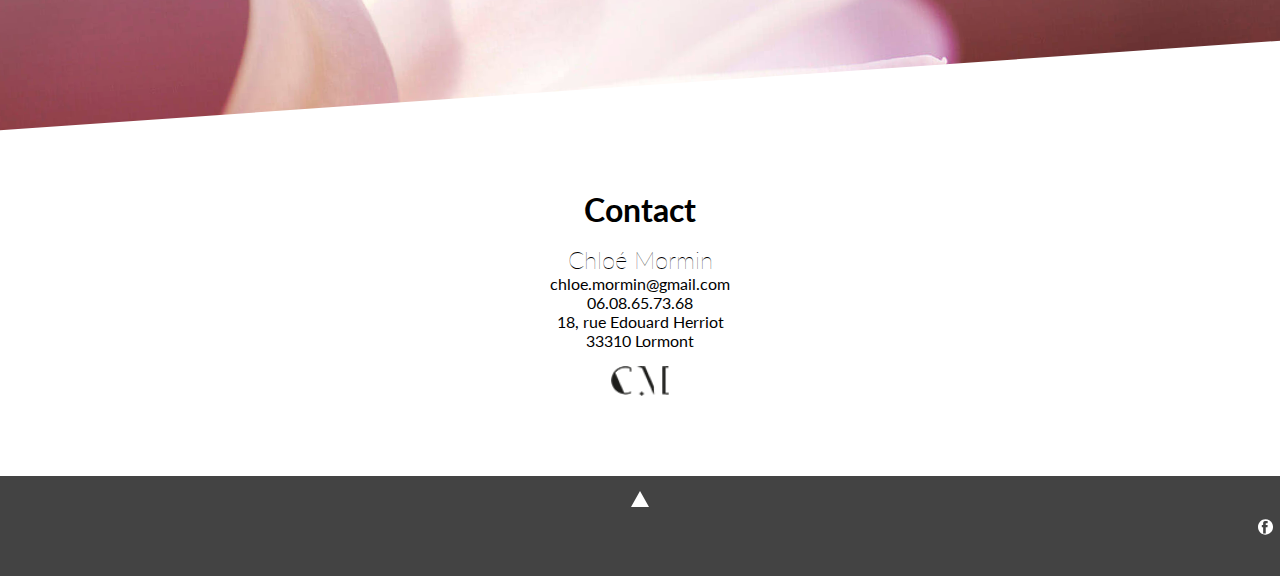
==== commit 7bb6745c: "mise à jour 6 novembre 2022" ====
--- a/index.html
+++ b/index.html
@@ -17,7 +17,7 @@
     <link href="images/faviconCM.jpg" rel="icon" type="image/jpg">
     </head>
 
-<body>
+<body onload="script();">
     <header class="hero" id="haut"> <img src="images/logo.svg" id="logo">
         <h1>Chloé Mormin</h1>
         <nav> <a href="#a-propos"> A propos</a> <a href="#projets"> Projets</a> <a href="#contact"> Contact</a> </nav>
@@ -26,33 +26,42 @@
     <div class="a-propos">
         <div class="titres">
             <h4 id="a-propos" >A propos</h4>
-            <p>Passionnée de cuisine et d'écologie, j'adore aussi me balader dans la nature, faire de l'escalade et de la photographie. </p>
+            <p>La création est une partie importante de ma vie. J'aime assembler des formes, des couleurs et des typographies jusqu'à trouver la composition idéale. Peu importe le support : que ça soit des collages ou des dessins du papier ou encore des affiches ou des maquettes de site internet crées avec des outils digitaux, mon plaisir est le même ! 
+            <br>
+            <br>
+            Je suis graphiste et UI designer depuis <span id="numberOfYears">3</span> ans. Au quotidien je travaille sur la suite Adobe (Illustrator, Photoshop, InDesign et surtout Adobe Xd. En quelques semaines j'ai aussi appris à faire des animations vidéo sur After Effect.
+            <br>
+            <br>
+            En dehors de cela, je fais des photos de fleurs avec un objectif macro, de l'escalade et de la cuisine. Je suis sensible à tout ce qui touche à l'écologie et la nature. 
+                 <br>
+            <br>
+            </p>
         </div>
     </div>
-    <a href="les-parcelles.html">
-        <div class="les-parcelles" id="projets">
+    <a href="nature-bouture.html">
+        <div class="nature-bouture" id="projets">
             <div class="image"></div>
             <div class="overlay"> <!-- overlay : class pour les titres-->
-                <h4 id="apparition"><span class="plus">+&nbsp;</span><span class="encadre">Les parcelles</span></h4>
-                <h5 id="apparition2"><span>Espace&nbsp;de&nbsp;coworking</span></h5> 
+                <h4 id="apparition"><span class="plus">+&nbsp;</span><span class="encadre">Nature Bouture</span></h4>
+                <h5 id="apparition2"><span>Boutique&nbsp;de&nbsp;plantes&nbsp;en&nbsp;ligne</span></h5> 
             </div>
         </div>
     </a>
-    <a href="chateau-grand-peyrou.html">
-        <div class="chateau-grand-peyrou">
+    <a href="terre-gourmande.html">
+        <div class="terre-gourmande">
             <div class="image"></div>
             <div class="overlay">
-                <h4><span class="plus">+&nbsp;</span><span class="encadre">Château&nbsp;Grand&nbsp;Peyrou</span></h4>
-                <h5><span>Vins</span></h5> 
+                <h4><span class="plus">+&nbsp;</span><span class="encadre">Terre&nbsp;Gourmande</span></h4>
+                <h5><span>Tourisme&nbsp;&&nbsp;découvertes</span></h5> 
             </div>
         </div>
     </a>
-    <a href="chateau-lejay.html">
-        <div class="chateau-lejay">
+    <a href="green-life.html">
+        <div class="green-life">
             <div class="image"></div>
             <div class="overlay">
-                <h4><span class="plus">+&nbsp;</span><span class="encadre">Château&nbsp;Lejay</span></h4>
-                <h5><span>Crème&nbsp;de&nbsp;Cassis</span></h5> 
+                <h4><span class="plus">+&nbsp;</span><span class="encadre">GreenLife</span></h4>
+                <h5><span>La&nbsp;santé&nbsp;par&nbsp;les&nbsp;plantes</span></h5> 
             </div>
         </div>
     </a>
@@ -86,22 +95,31 @@
         
         <a id="facebook" href="https://www.facebook.com/ChloeImagine/"> <img src="images/fb.svg"></a>
     </div>
+    
+
+    <script type="text/javascript" src="js/date.js"></script>    
+
     <script type="text/javascript">
+
+        
+        function script() {
+            $("#numberOfYears").text(calculateAge(new Date(2016,06,01)))
+        }
 
         //stop animation fleche "haut" au hover
         (function( $ ) {
-	$(function() {
-		$( "#stop" ).hover(function() {
-			$( "#animated" ).addClass( "off" );
-		});
-		$( "#start" ).hover(function() {
-			$( "#animated" ).removeClass( "off" );
-		});
-	});
+            $(function() {
+                $( "#stop" ).hover(function() {
+                    $( "#animated" ).addClass( "off" );
+                });
+                $( "#start" ).hover(function() {
+                    $( "#animated" ).removeClass( "off" );
+                });
+            });
 
-})( jQuery );
+        })( jQuery );
 
-        apparition textes les parcelles
+        //  apparition textes les parcelles
         $("#apparition").hide();
         $(window).scroll(function () {
             if ($(window).scrollTop() > 1200) {
@@ -122,9 +140,10 @@
         });
         
     </script>
-    <script type="text/javascript" src="js/imgsuitsouris.js"></script>
-    <script type="text/javascript" src="js/smoothscroll.js"></script>
-    <script type="text/javascript" src="js/stophorizontalscroll.js"></script>
+        <script type="text/javascript" src="js/smoothscroll.js"></script>
+            <script type="text/javascript" src="js/imgsuitsouris.js"></script>
+
+
 </body>
 
 </html>
--- a/styles/styles.css
+++ b/styles/styles.css
@@ -1,9 +1,5 @@
 @import url('https://fonts.googleapis.com/css?family=Lato:100,400,900');
-
-
-body {
-    overflow-x: hidden;
-}
+@import url('./position-body-styles.css');
 
 
 /*******                   HEADER/HERO                  **********/
@@ -155,15 +151,14 @@
 
 
 img[src="images/fond-plus2.png"] {
-    width: 150%;
     margin-top: -600px;
     height: 150%;
-    position: absolute;
-    right: 10px;
-    top: 10px;
-}
-
-@media screen and (max-width:1600px){
+    width: 150%;
+    position:fixed;
+    display:block;
+}
+
+/*@media screen and (max-width:1600px){
     img[src="images/fond-plus2.png"]{
     width: 200%;
     height: 200%;
@@ -175,7 +170,7 @@
     width: 220%;
     height: 200%;
     }
-}
+}*/
 
 @media screen and (max-width:1200px){
     img[src="images/fond-plus2.png"]{
@@ -219,13 +214,13 @@
     width: 130%;
     margin-left: -15%;
     margin-top: -7%;
-    height: 800px;
+    height: 1000px;
     
 }
 
 @media screen and (max-width:1400px) and (min-width:1200px){
 .a-propos{
-        height:870px;
+        height:1000px;
     }
 }
 
@@ -289,9 +284,9 @@
 /*******                     PROJETS                       **********/
 
 
-/*******                  LES PARCELLES                       **********/
-
-.les-parcelles {
+/*******                  NATURE BOUTURE                      **********/
+
+.nature-bouture {
     transform: rotate(5deg);
     width: 130%;
     margin-left: -15%;
@@ -302,13 +297,13 @@
     position: relative;
 }
 
-.les-parcelles:hover .image {
+.nature-bouture:hover .image {
   -webkit-filter: blur(5px);
   filter: blur(5px);
 }
 
-.les-parcelles .image {
-    background-image: url(../images/les-parcelles2-black2.jpg);
+.nature-bouture .image {
+    background-image: url(../images/nature-bouture-couverture.png);
     height: 110%;
     width: 110%;
     background-repeat: no-repeat;
@@ -318,14 +313,14 @@
 }
 
 @media screen and (max-width:1600px){
-    .les-parcelles{
+    .nature-bouture {
         margin-top:-22em;
         margin-left:-17%;
     }
 }
 
 @media screen and (max-width:1400px){
-    .les-parcelles{
+    .nature-bouture {
         margin-top:-25em;
         transform:rotate(4deg);
         width:130%;
@@ -336,18 +331,18 @@
 }
 
 @media screen and (max-width:1260px){
-    .les-parcelles{
+    .nature-bouture{
         margin-top:-25em;
     }
 }
 @media screen and (max-width:1000px){
-    .les-parcelles{
+    .nature-bouture{
         transform:rotate(3deg);
         width:140%;
     }
 }
 
-.les-parcelles h4 {
+.nature-bouture h4 {
     font-family: 'Lato', sans-serif;
     font-size: 2.7em;
     font-weight: bold;
@@ -355,32 +350,32 @@
     margin-top: -6em;
 }
 @media screen and (max-width:1600px){
-    .les-parcelles h4 {
+    .nature-bouture h4 {
         margin-top:-9em;
         font-size: 2.5em;
     }
 }
 
 @media screen and (max-width:1400px){
-    .les-parcelles h4{
+    .nature-bouture h4{
         transform:rotate(-4deg);
     }
 }
 
 @media screen and (max-width:1260px){
-    .les-parcelles h4{
+    .nature-bouture h4{
         margin-top:-12em;
     }
 }
 @media screen and (max-width:1000px){
-    .les-parcelles h4{
+    .nature-bouture h4{
         margin-top:-16em;
         transform:rotate(-3deg);
         font-size: 2em;
     }
 }
 
-.les-parcelles h4 .encadre {
+.nature-bouture h4 .encadre {
     background-color: #f2ceca;
     padding: 0 10px;
 }
@@ -414,7 +409,7 @@
 
 
 
-.les-parcelles h5 {
+.nature-bouture h5 {
     font-family: 'Lato', sans-serif;
     font-size: 2.3em;
     font-weight: 100;
@@ -422,37 +417,37 @@
     transform: rotate(-5deg);
 }
 @media screen and (max-width:1600px){
-    .les-parcelles h5 {
-    }
-}
-
-@media screen and (max-width:1400px){
-    .les-parcelles h5{
+    .nature-bouture h5 {
+    }
+}
+
+@media screen and (max-width:1400px){
+    .nature-bouture h5{
         transform:rotate(-4deg);
         font-size: 2em;
     }
 }
 
 @media screen and (max-width:1260px){
-    .les-parcelles h5{
+    .nature-bouture h5{
     }
 }
 @media screen and (max-width:1000px){
-    .les-parcelles h5{
+    .nature-bouture h5{
         transform:rotate(-3deg);
         font-size: 1.6em;
     }
 }
 
-.les-parcelles h5 span {
+.nature-bouture h5 span {
     background-color: black;
     padding: 0 10px;
 }
 
 
-/*******                  GRAND PEYROU                       **********/
-
-.chateau-grand-peyrou {
+/*******                  TERRE GOURMANDE                       **********/
+
+.terre-gourmande {
     transform: rotate(-5deg);
     width: 130%;
     margin-left: -15%;
@@ -464,13 +459,13 @@
 }
 
 
-.chateau-grand-peyrou:hover .image {
+.terre-gourmande:hover .image {
     -webkit-filter: blur(5px);
     filter: blur(5px);
 }
 
-.chateau-grand-peyrou .image{
-    background-image: url(../images/chateau-grand-peyrou.jpg);
+.terre-gourmande .image{
+    background-image: url(../images/terre-gourmande-couverture.png);
     height: 110%;
     width: 110%;
     background-repeat: no-repeat;
@@ -480,7 +475,7 @@
 }
 
 @media screen and (max-width:1600px){
-    .chateau-grand-peyrou{
+    .terre-gourmande{
         margin-top:-24em;
         width:125%;
         transform:rotate(-5deg);
@@ -488,14 +483,14 @@
 }
 
 @media screen and (max-width:1400px){
-    .chateau-grand-peyrou{
+    .terre-gourmande{
         margin-top:-28em;
         transform:rotate(-4deg);
     }
 }
 
 @media screen and (max-width:1260px){
-    .chateau-grand-peyrou{
+    .terre-gourmande{
         width:120%;
         margin-left:-13%;
         margin-top:-33em;
@@ -503,7 +498,7 @@
 }
 
 @media screen and (max-width:1070px){
-    .chateau-grand-peyrou{
+    .terre-gourmande{
         width:115%;
         margin-top:-35em;
         margin-left:-10%;
@@ -511,7 +506,7 @@
     }
 }
 
-.chateau-grand-peyrou h4 {
+.terre-gourmande h4 {
     transform: rotate(5deg);
     font-family: 'Lato', sans-serif;
     font-size: 2.7em;
@@ -520,36 +515,36 @@
 }
 
 @media screen and (max-width:1600px){
-    .chateau-grand-peyrou h4 {
+    .terre-gourmande h4 {
         font-size: 2.5em;
     }
 }
 
 @media screen and (max-width:1400px){
-    .chateau-grand-peyrou h4{
+    .terre-gourmande h4{
         transform:rotate(4deg);
     }
 }
 
 @media screen and (max-width:1260px){
-    .chateau-grand-peyrou h4{
+    .terre-gourmande h4{
         margin-top:-9em;
     }
 }
 @media screen and (max-width:1070px){
-    .chateau-grand-peyrou h4{
+    .terre-gourmande h4{
         margin-top:-12em;
         transform:rotate(3deg);
         font-size: 2em;
     }
 }
 
-.chateau-grand-peyrou h4 .encadre {
+.terre-gourmande h4 .encadre {
     background-color: #f2ceca;
     padding: 0 10px;
 }
 
-.chateau-grand-peyrou h5 {
+.terre-gourmande h5 {
     font-family: 'Lato', sans-serif;
     font-size: 2.3em;
     font-weight: 100;
@@ -558,12 +553,12 @@
 }
 
 @media screen and (max-width:1600px){
-    .chateau-grand-peyrou h5 {
-    }
-}
-
-@media screen and (max-width:1400px){
-    .chateau-grand-peyrou h5{
+    .terre-gourmande h5 {
+    }
+}
+
+@media screen and (max-width:1400px){
+    .terre-gourmande h5{
         font-size: 2em;
         transform:rotate(4deg);
 
@@ -571,26 +566,26 @@
 }
 
 @media screen and (max-width:1260px){
-    .chateau-grand-peyrou h5{
+    .terre-gourmande h5{
     }
 }
 @media screen and (max-width:1070px){
-    .chateau-grand-peyrou h5{
+    .terre-gourmande h5{
         font-size: 1.6em;
         transform:rotate(3deg);
 
     }
 }
 
-.chateau-grand-peyrou h5 span {
+.terre-gourmande h5 span {
     background-color: black;
     padding: 0 10px;
 }
 
 
-/*******                  LEJAY                       **********/
-
-.chateau-lejay {
+/*******                  GREEN LIFE                       **********/
+
+.green-life {
     transform: rotate(-5deg);
     width: 130%;
     margin-left: -15%;
@@ -601,13 +596,13 @@
     position: relative;
 }
 
-.chateau-lejay:hover .image {
+.green-life:hover .image {
 -webkit-filter: blur(5px);
   filter: blur(5px);
 }
 
-.chateau-lejay .image{
-    background-image: url(../images/chateau-lejay.jpg);
+.green-life .image{
+    background-image: url(../images/green-life-couverture.png);
     height: 110%;
     width: 110%;
     background-repeat: no-repeat;
@@ -616,7 +611,7 @@
     transition: 0.5s;
 }
 
-.chateau-lejay h4 {
+.green-life h4 {
     transform: rotate(5deg);
     font-family: 'Lato', sans-serif;
     font-size: 2.7em;
@@ -625,36 +620,36 @@
 }
 
 @media screen and (max-width:1600px){
-    .chateau-lejay h4 {
+    .green-life h4 {
     margin-top:-7.5em;
     }
 }
 
 @media screen and (max-width:1400px){
-    .chateau-lejay h4{
+    .green-life h4{
         font-size: 2.5em;
         margin-top:-9em;
     }
 }
 
 @media screen and (max-width:1260px){
-    .chateau-lejay h4{
+    .green-life h4{
         margin-top:-13em;
     }
 }
 @media screen and (max-width:1070px){
-    .chateau-lejay h4{
+    .green-life h4{
         margin-top:-17em;
         font-size: 2em;
     }
 }
 
-.chateau-lejay h4 .encadre {
+.green-life h4 .encadre {
     background-color: #f2ceca;
     padding: 0 10px;
 }
 
-.chateau-lejay h5 {
+.green-life h5 {
     font-family: 'Lato', sans-serif;
     font-size: 2.3em;
     font-weight: 100;
@@ -663,27 +658,27 @@
 }
 
 @media screen and (max-width:1600px){
-    .chateau-lejay h5 {
-    }
-}
-
-@media screen and (max-width:1400px){
-    .chateau-lejay h5{
+    .green-life h5 {
+    }
+}
+
+@media screen and (max-width:1400px){
+    .green-life h5{
         font-size: 2em;
     }
 }
 
 @media screen and (max-width:1260px){
-    .chateau-lejay h5{
+    .green-life h5{
     }
 }
 @media screen and (max-width:1070px){
-    .chateau-lejay h5{
+    .green-life h5{
         font-size: 1.6em;
     }
 }
 
-.chateau-lejay h5 span {
+.green-life h5 span {
     background-color: black;
     padding: 0 10px;
 }
--- a/styles/styles-tel.css
+++ b/styles/styles-tel.css
@@ -1,11 +1,5 @@
-html{
-    min-width:320px;
-    /****    a chercher, ne marche pas     ******/
-}
 
-body {
-    overflow-x: hidden;
-}
+@import url('./position-body-styles.css');
 
 @media screen and (max-width:550px) and (min-width:320px){
     
@@ -50,7 +44,7 @@
     }
     
     .a-propos {
-        height:900px;
+        height:1050px;
     }
     
     .a-propos h4 {
@@ -70,50 +64,50 @@
     
     /*******                     PROJETS                       **********/
 
-/*******                  LES PARCELLES                       **********/
+/*******                  NATURE BOUTURE                         **********/
     
-    .les-parcelles {
+    .nature-bouture {
         margin-top:-34em;
         margin-left:-30%;
-        width:230%;
+        width:180%;
         height:500px;
 
     }
     
-     .les-parcelles h4 {
+     .nature-bouture h4 {
         font-size: 1.5em;
         margin-left:-4em;
         margin-top:-6em;
     }
     
-    .les-parcelles h5 {
+    .nature-bouture h5 {
         font-size: 1.4em;
         margin-left:-4.5em;
     }
     
-/*******                  GRAND PEYROU                       **********/    
+/*******                  TERRE GOURMANDE                      **********/    
     
-    .chateau-grand-peyrou {
+    .terre-gourmande {
         margin-top:-10em;
         margin-left:-32%;
         width:135%;
         height:400px;
     }
     
-      .chateau-grand-peyrou h4 {
+      .terre-gourmande h4 {
         font-size: 1.5em;
         margin-left:2em;
         margin-top:-0em;
       }
     
-     .chateau-grand-peyrou h5 {
+     .terre-gourmande h5 {
         font-size: 1.4em;
         margin-left:2.5em;
     }
     
-/*******                  LEJAY                       **********/    
+/*******                  GREEN LIFE                       **********/    
     
-    .chateau-lejay {
+    .green-life {
         margin-top:-3em;
         margin-left:-35%;
         width:160%;
@@ -121,13 +115,13 @@
 
         }
     
-    .chateau-lejay h4 {
+    .green-life h4 {
         font-size: 1.5em;
         margin-left:2em;
         margin-top:-0em;
     }
     
-    .chateau-lejay h5 {
+    .green-life h5 {
         font-size: 1.4em;
         margin-left:2.5em;
     }
--- a/styles/styles-tablette.css
+++ b/styles/styles-tablette.css
@@ -1,3 +1,6 @@
+
+@import url('./position-body-styles.css');
+
 @media screen and (max-width:1070px) and (min-width:801px){
     
     .hero {
@@ -30,7 +33,7 @@
 /*******                   A PROPOS                    **********/    
     
     .a-propos{
-        height:870px;
+        height:1000px;
     }
     
     .a-propos h4 {
@@ -45,9 +48,9 @@
     }
     
     
-/*******                  LES PARCELLES                       **********/    
-    
-    .les-parcelles {
+/*******                  NATURE BOUTURE                      **********/    
+    
+    .nature-bouture {
         margin-top:-32em;
         margin-left:-60%;
         width:180%;
@@ -56,44 +59,44 @@
 
     }
     
-    .les-parcelles h4{
+    .nature-bouture h4{
         margin-left:70%;
         font-size: 2em;
         margin-top:-6em;
     }
     
-     .les-parcelles h5{
+     .nature-bouture h5{
         margin-left:70%;
     }
     
-/*******                  GRAND PEYROU                       **********/    
-    
-    .chateau-grand-peyrou {
+/*******                  TERRE GOURMANDE                       **********/    
+    
+    .terre-gourmande {
         width:125%;
         height:800px;
         margin-bottom:20em;
     }
     
-    .chateau-grand-peyrou h4 {
+    .terre-gourmande h4 {
         margin-top:-7em
     }
     
-/*******                  LEJAY                       **********/    
-    
-    .chateau-lejay {
+/*******                  GREEN LIFE                      **********/    
+    
+    .green-life {
         margin-top:-36em;
         margin-left:-60%;
-        width:200%;
+        width:180%;
         height:900px;
         margin-bottom:20em;
     }
     
-    .chateau-lejay h4{
+    .green-life h4{
         margin-left:75%;
         margin-top:-10em
     }
     
-    .chateau-lejay h5{
+    .green-life h5{
         margin-left:75%;
     }
     
@@ -196,9 +199,9 @@
         margin-left:2.5em;
     }
     
-/*******                  LES PARCELLES                       **********/    
-    
-    .les-parcelles {
+/*******                  NATURE BOUTURE                      **********/    
+    
+    .nature-bouture {
         margin-top:-32em;
         margin-left:-60%;
         width:230%;
@@ -207,43 +210,43 @@
     }
     
     
-    .les-parcelles h4{
+    .nature-bouture h4{
         margin-left:60%;
         font-size: 2em;
         margin-top:-17.5em;
     }
     
-     .les-parcelles h5{
+     .nature-bouture h5{
         margin-left:60%;
     }
     
-/*******                  GRAND PEYROU                       **********/    
-    
-    .chateau-grand-peyrou {
+/*******                  TERRE GOURMANDE                       **********/    
+    
+    .terre-gourmande {
         width:125%;
         height: 1100px;
     }
     
-    .chateau-grand-peyrou h4 {
+    .terre-gourmande h4 {
         margin-top:-20em;
         margin-left:-5%;
     }
     
-/*******                  LEJAY                       **********/    
-    
-    .chateau-lejay {
+/*******                  GREEN LIFE                      **********/    
+    
+    .green-life {
         margin-top:-41em;
         margin-left:-60%;
         width:200%;
     }
     
-    .chateau-lejay h4{
+    .green-life h4{
         margin-top:-18em;
         margin-left:75%;
         display:inline-block;
     }
     
-    .chateau-lejay h5{
+    .green-life h5{
         margin-left:75%;
     }
     
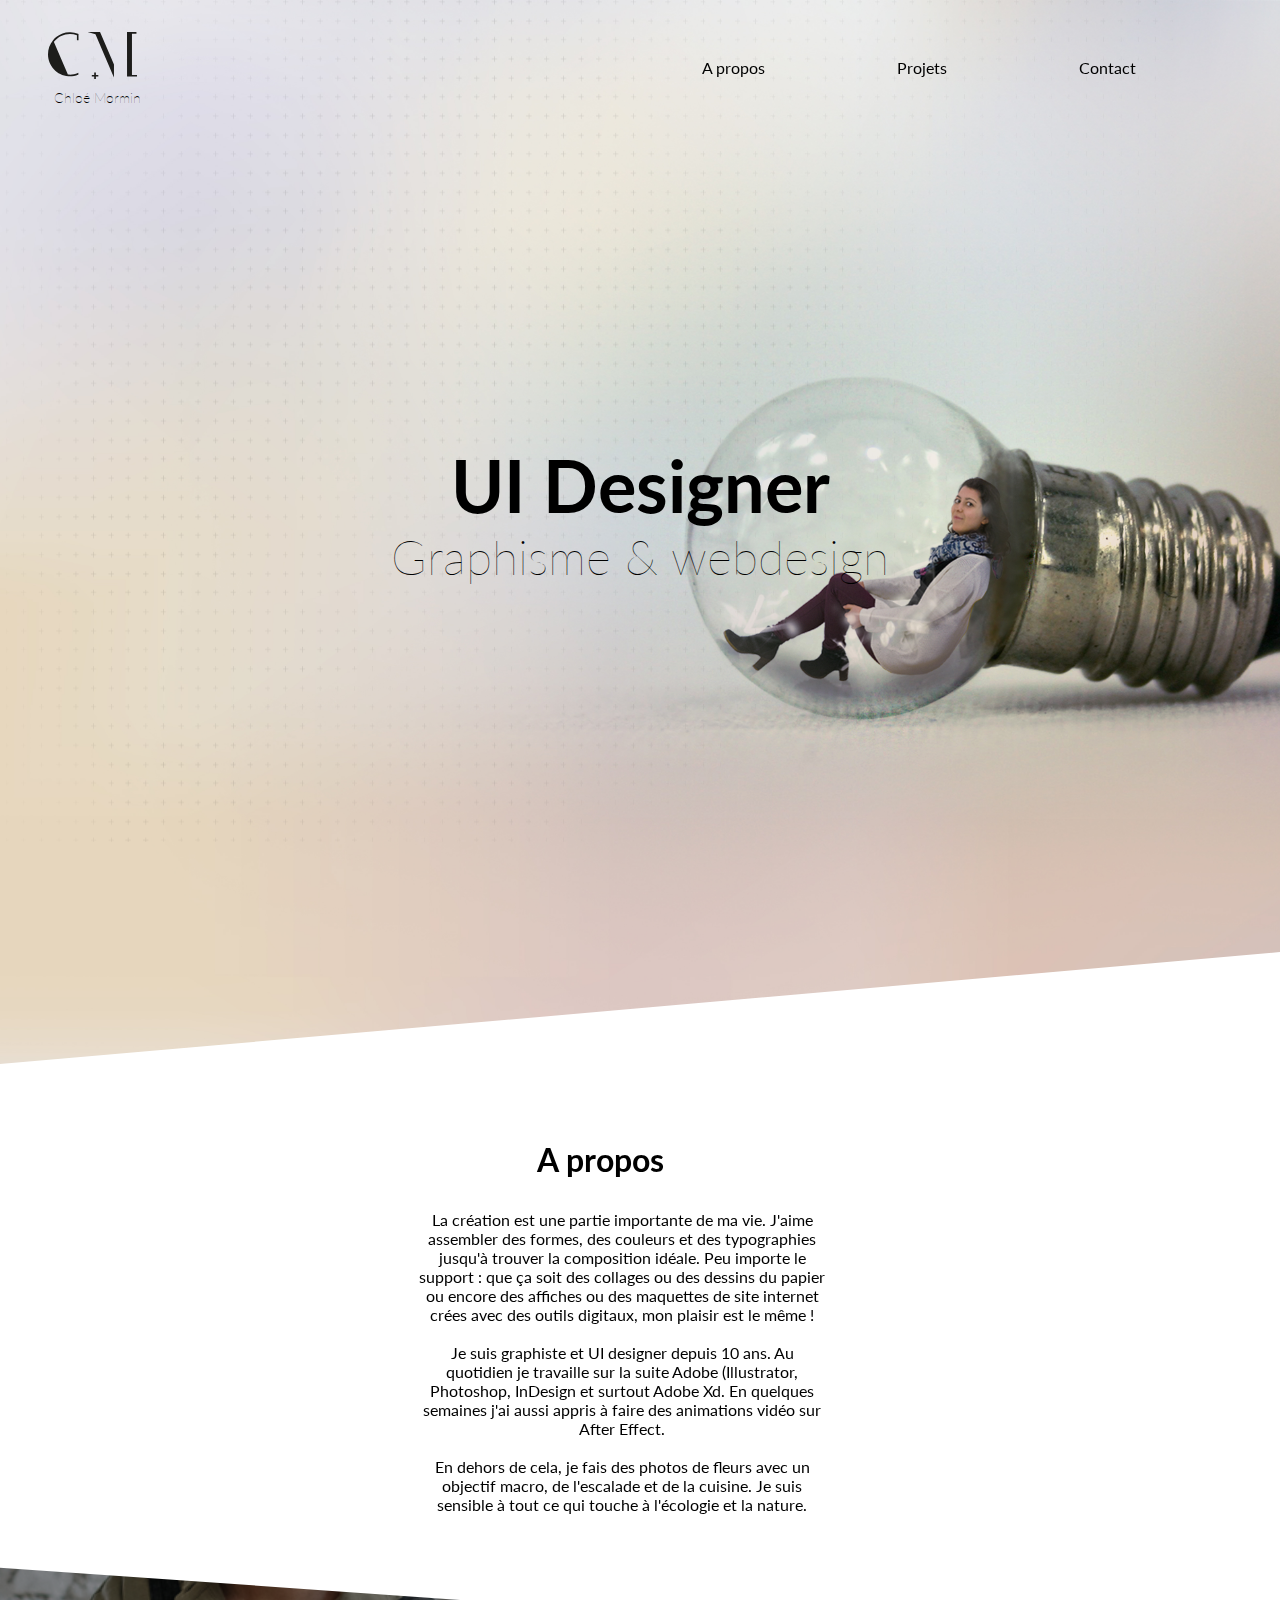
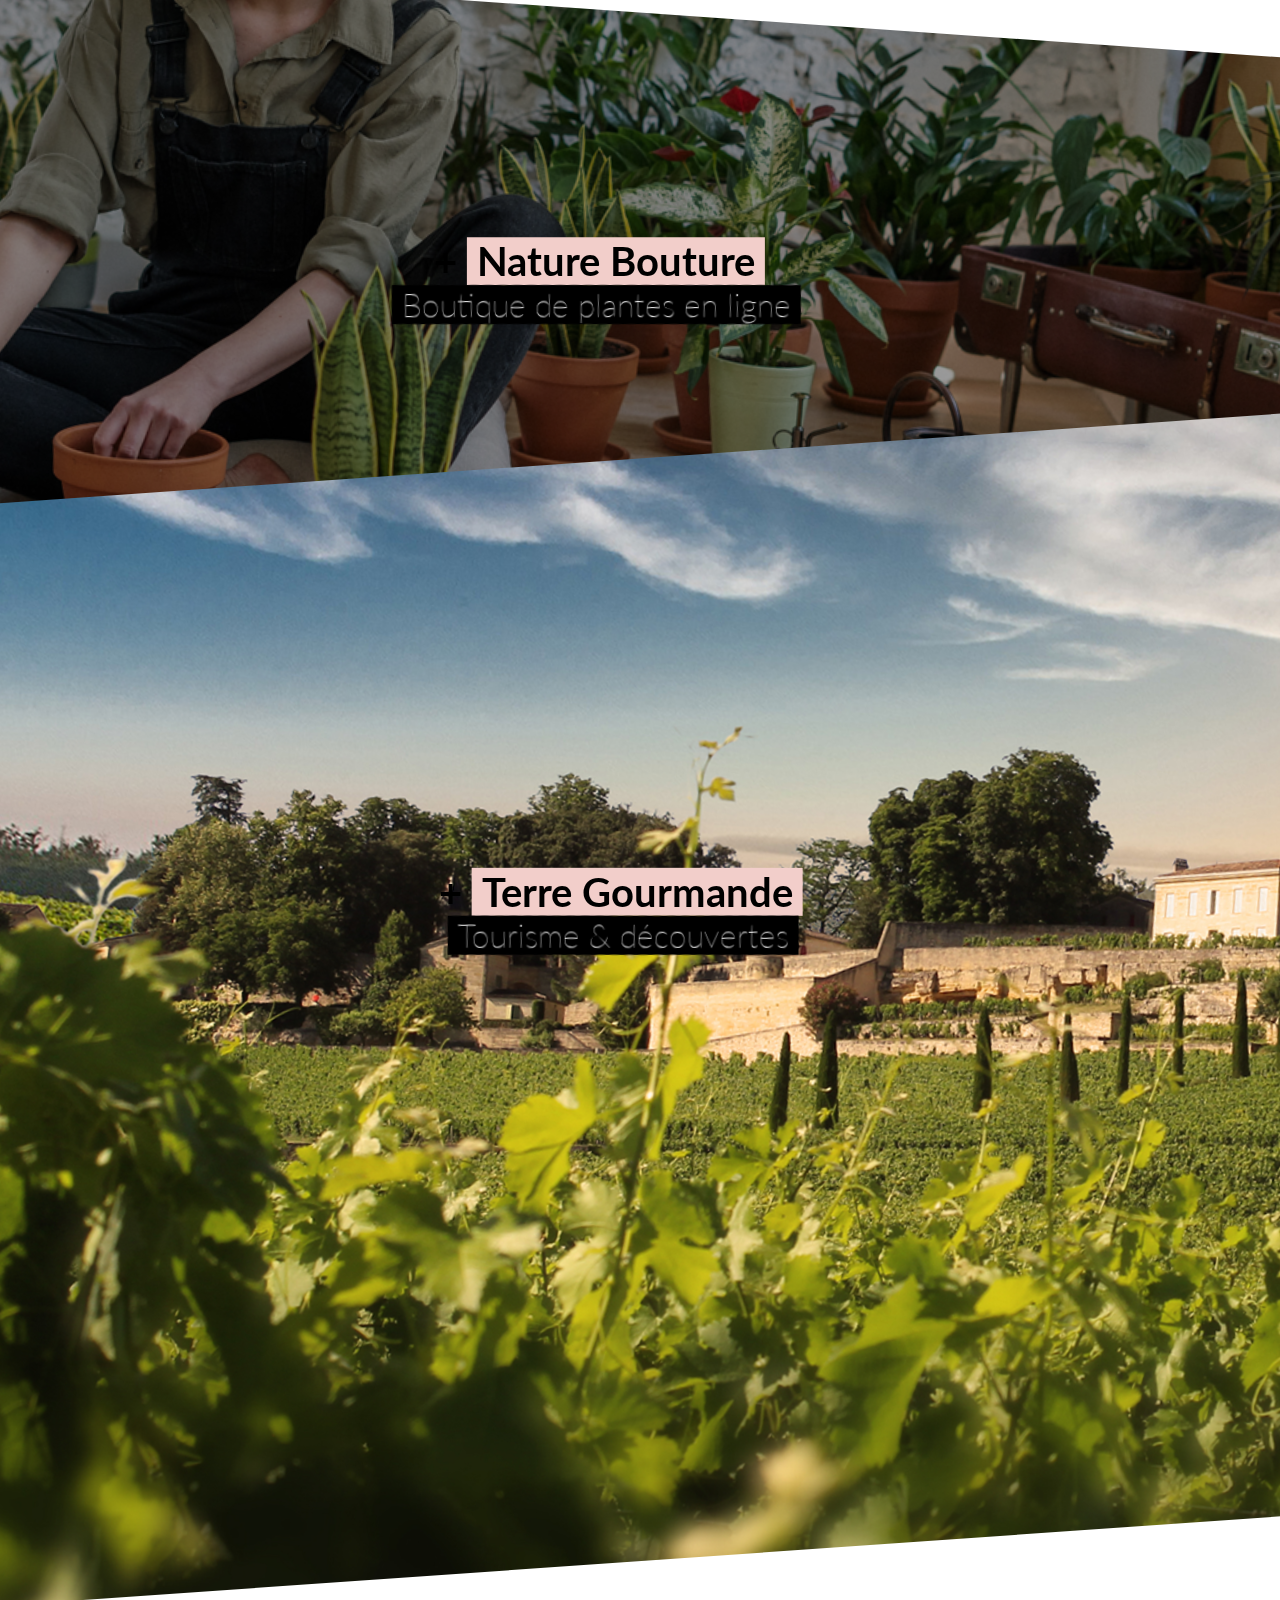
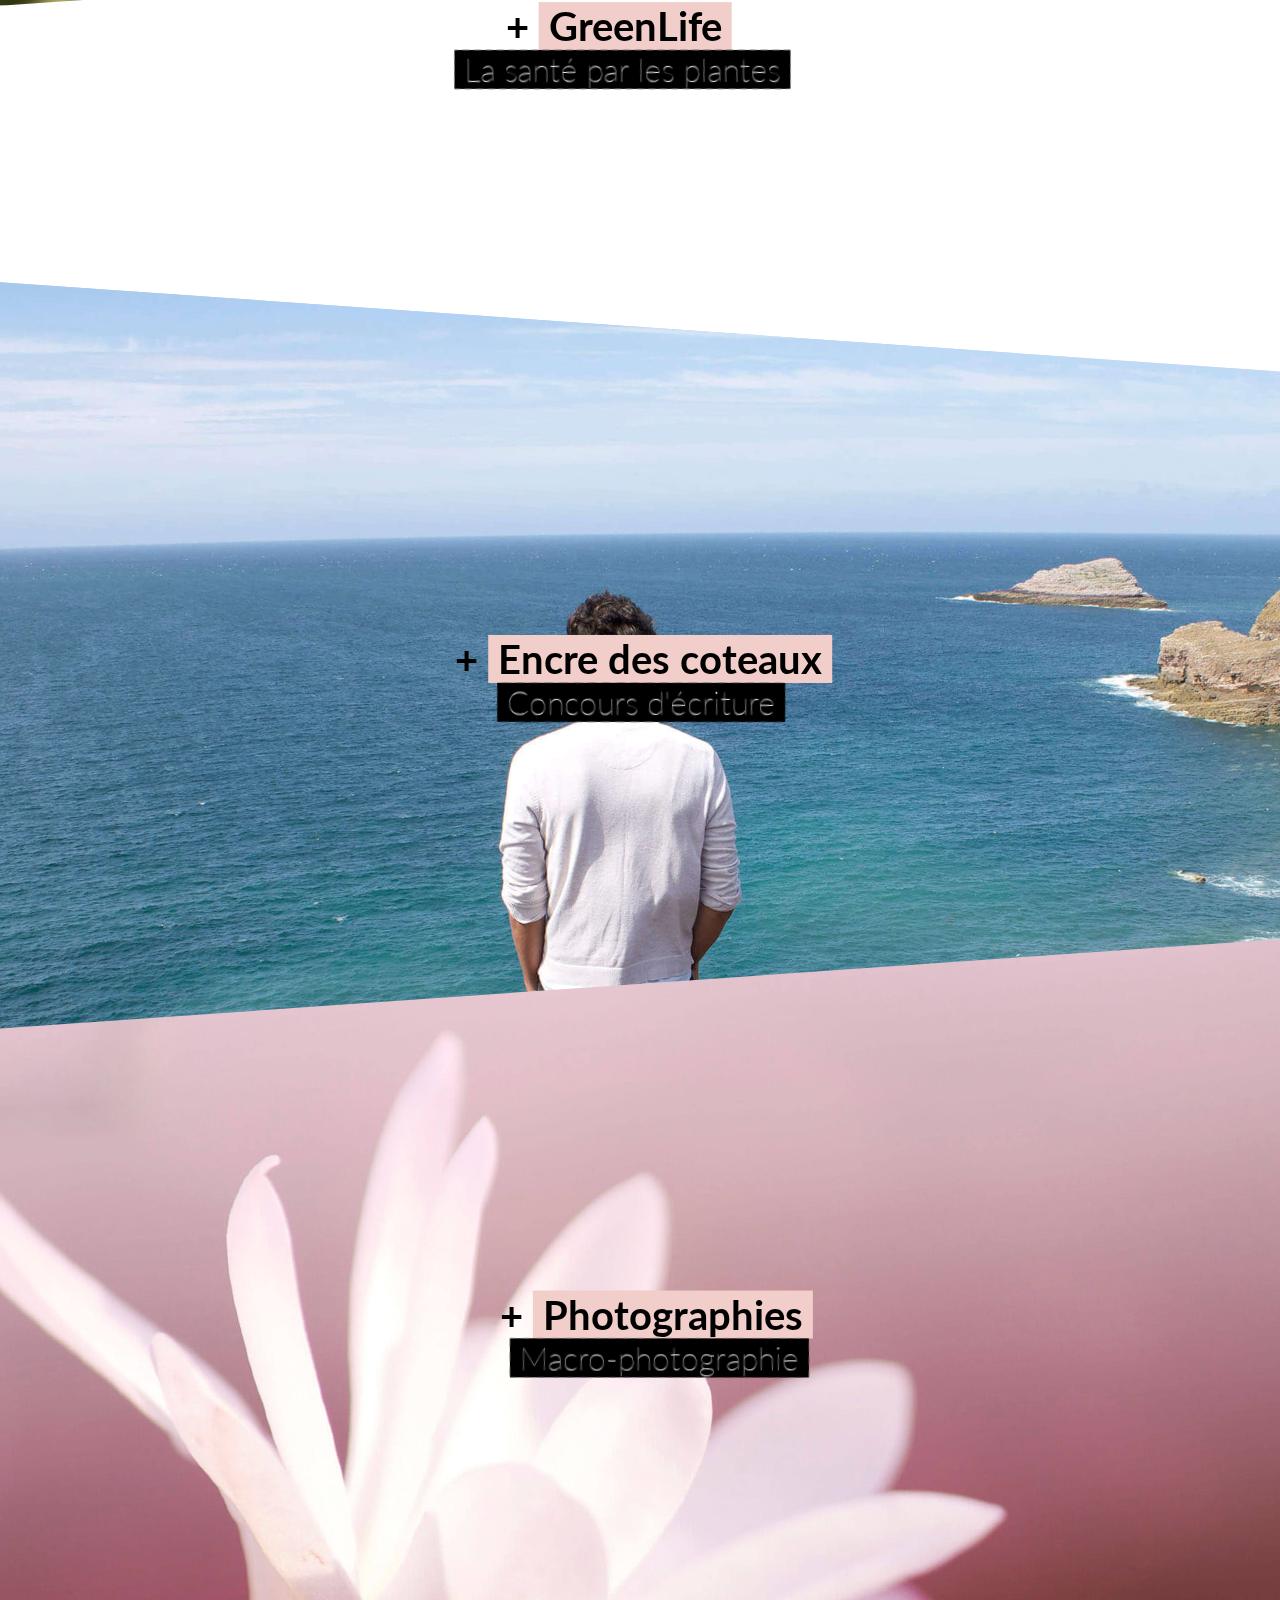
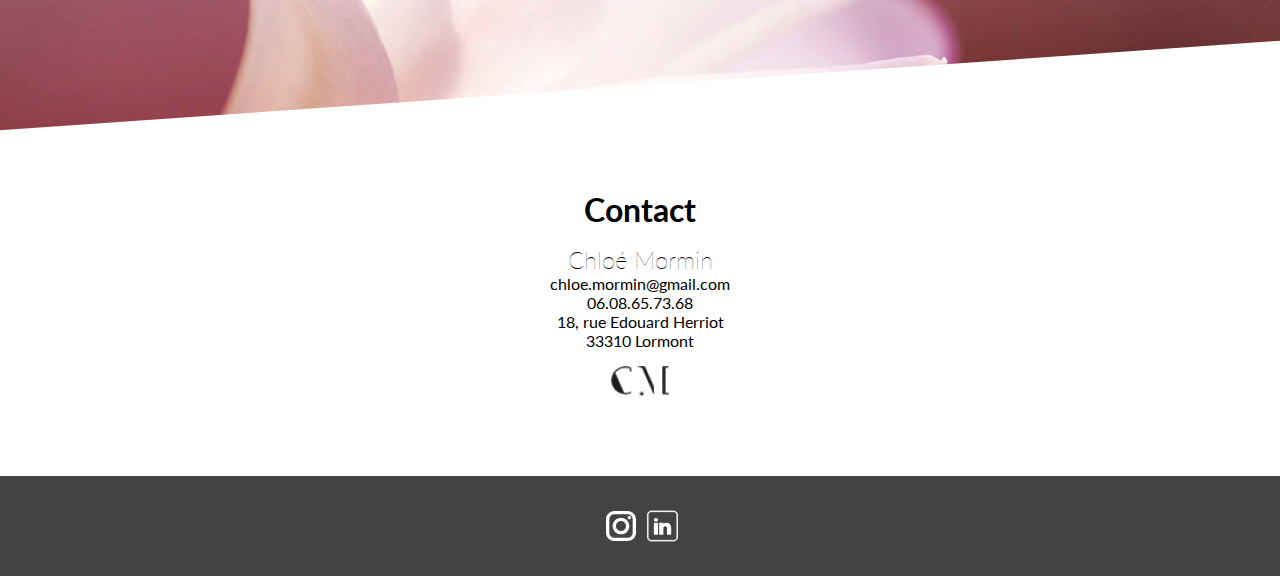
==== commit a86c1be3: "Ajouts des RS" ====
--- a/index.html
+++ b/index.html
@@ -88,14 +88,12 @@
         <h5>Chloé Mormin</h5> <a href="mailto:chloe.mormin@gmail.com">chloe.mormin@gmail.com</a> <a href="tel:+330608657368">06.08.65.73.68</a> <address>18, rue Edouard Herriot
                 <br/>33310 Lormont </address> <img src="images/logopetit.png" id="logopetit"> </div>
     <div class="footer"> 
-        <div class="position">
-            <div id="stop" class="arrow animated"></div>
-            <a id="remonter" href="#haut"> <br>Remonter</a>
+        <div class = "logo">
+        <a class="instagram" href="https://www.instagram.com/chloemormin_ui/"> <img class="instagram" src="images/instagram.svg"></a>
+        <a class="linkedin" href="https://www.linkedin.com/in/chlo%C3%A9-mormin-75392611a/"> <img class="linkedin" src="images/linkedin.svg"></a>
+
         </div>
-        
-        <a id="facebook" href="https://www.facebook.com/ChloeImagine/"> <img src="images/fb.svg"></a>
     </div>
-    
 
     <script type="text/javascript" src="js/date.js"></script>    
 
@@ -119,8 +117,9 @@
 
         })( jQuery );
 
-        //  apparition textes les parcelles
-        $("#apparition").hide();
+        //  apparition textes Nature Bouture (fonctionne mais il faut répéter sur les autres blocs)
+     /*
+         $("#apparition").hide();
         $(window).scroll(function () {
             if ($(window).scrollTop() > 1200) {
                 $("#apparition").fadeIn("slow");
@@ -138,6 +137,7 @@
                 $("#apparition2").fadeOut("fast");
             }
         });
+ */
         
     </script>
         <script type="text/javascript" src="js/smoothscroll.js"></script>
--- a/styles/styles.css
+++ b/styles/styles.css
@@ -158,25 +158,7 @@
     display:block;
 }
 
-/*@media screen and (max-width:1600px){
-    img[src="images/fond-plus2.png"]{
-    width: 200%;
-    height: 200%;
-    }
-}
-
-@media screen and (max-width:1400px){
-    img[src="images/fond-plus2.png"]{
-    width: 220%;
-    height: 200%;
-    }
-}*/
-
-@media screen and (max-width:1200px){
-    img[src="images/fond-plus2.png"]{
-    display:none;
-    }
-}
+
 
 
 /*******                   A PROPOS                    **********/
@@ -1009,84 +991,21 @@
     /*change le sens des parametres align-items et justify-content*/
 }
 
-.position{
-    width:10px;
-    height:10px;
-    position:relative;
-    display:flex;
-    align-items: center;
-    margin-top:1em;
-
-}
-
-.footer #remonter {
-    opacity:0;
-/*    padding:1em;*/
-    margin-top:0.5em;
-    position:relative;
-    left:calc( ( 100% - 85px ) / 2 );
-}
-
-.footer #remonter:hover {
-    opacity:1;
-    color: white;
-    font-family: 'Lato', sans-serif;
-    font-size: 0.9em;
-    font-weight: 100;
-    padding:1em;
-}
-
-.arrow{
-width: 0;
-height: 0;
-border-style: solid;
-border-width: 0 9px 16px 9px;
-border-color: transparent transparent white transparent;
-}
-
-.animated{
-    margin-top:-1.5em;
-    position:absolute;
-    left:calc( ( 100% - 18px ) / 2 );
-    animation: myanim 2s linear infinite;
-    -webkit-animation-direction: alternate; /* Safari 4.0 - 8.0 */
-    animation-direction: alternate;
-    -webkit-animation-play-state: running
-}
-
-.animated:hover{
-    animation: stop;
-}
-
-.animated.off {
-		-moz-animation-name: none;
-	-webkit-animation-name: none;
-	-ms-animation-name: none;
-		animation-name: none;	
-	}
-
-/* Code for old Chrome, Safari and Opera */
-@-webkit-keyframes myanim {
-    from {top: 0px;}
-    to {top: 10px;}
-}
-
-/* Standard syntax */
-@keyframes myanim {
-    from {top: 0px;}
-    to {top: 10px;}
-}
-
 
 
 img[src="images/fb.svg"] {
     z-index: 1;
-    width: 22%;
+    width: 50%;
     height: 100%;
 }
 
-.footer #facebook {
-    margin-right: -3em;
-    margin-top: -1.5em;
-    align-self: flex-end;
-}
+.footer .instagram {
+        width: 40px;
+        height: 100%;
+}
+
+.footer .linkedin {
+      width: 35px;
+        height: 100%;
+
+}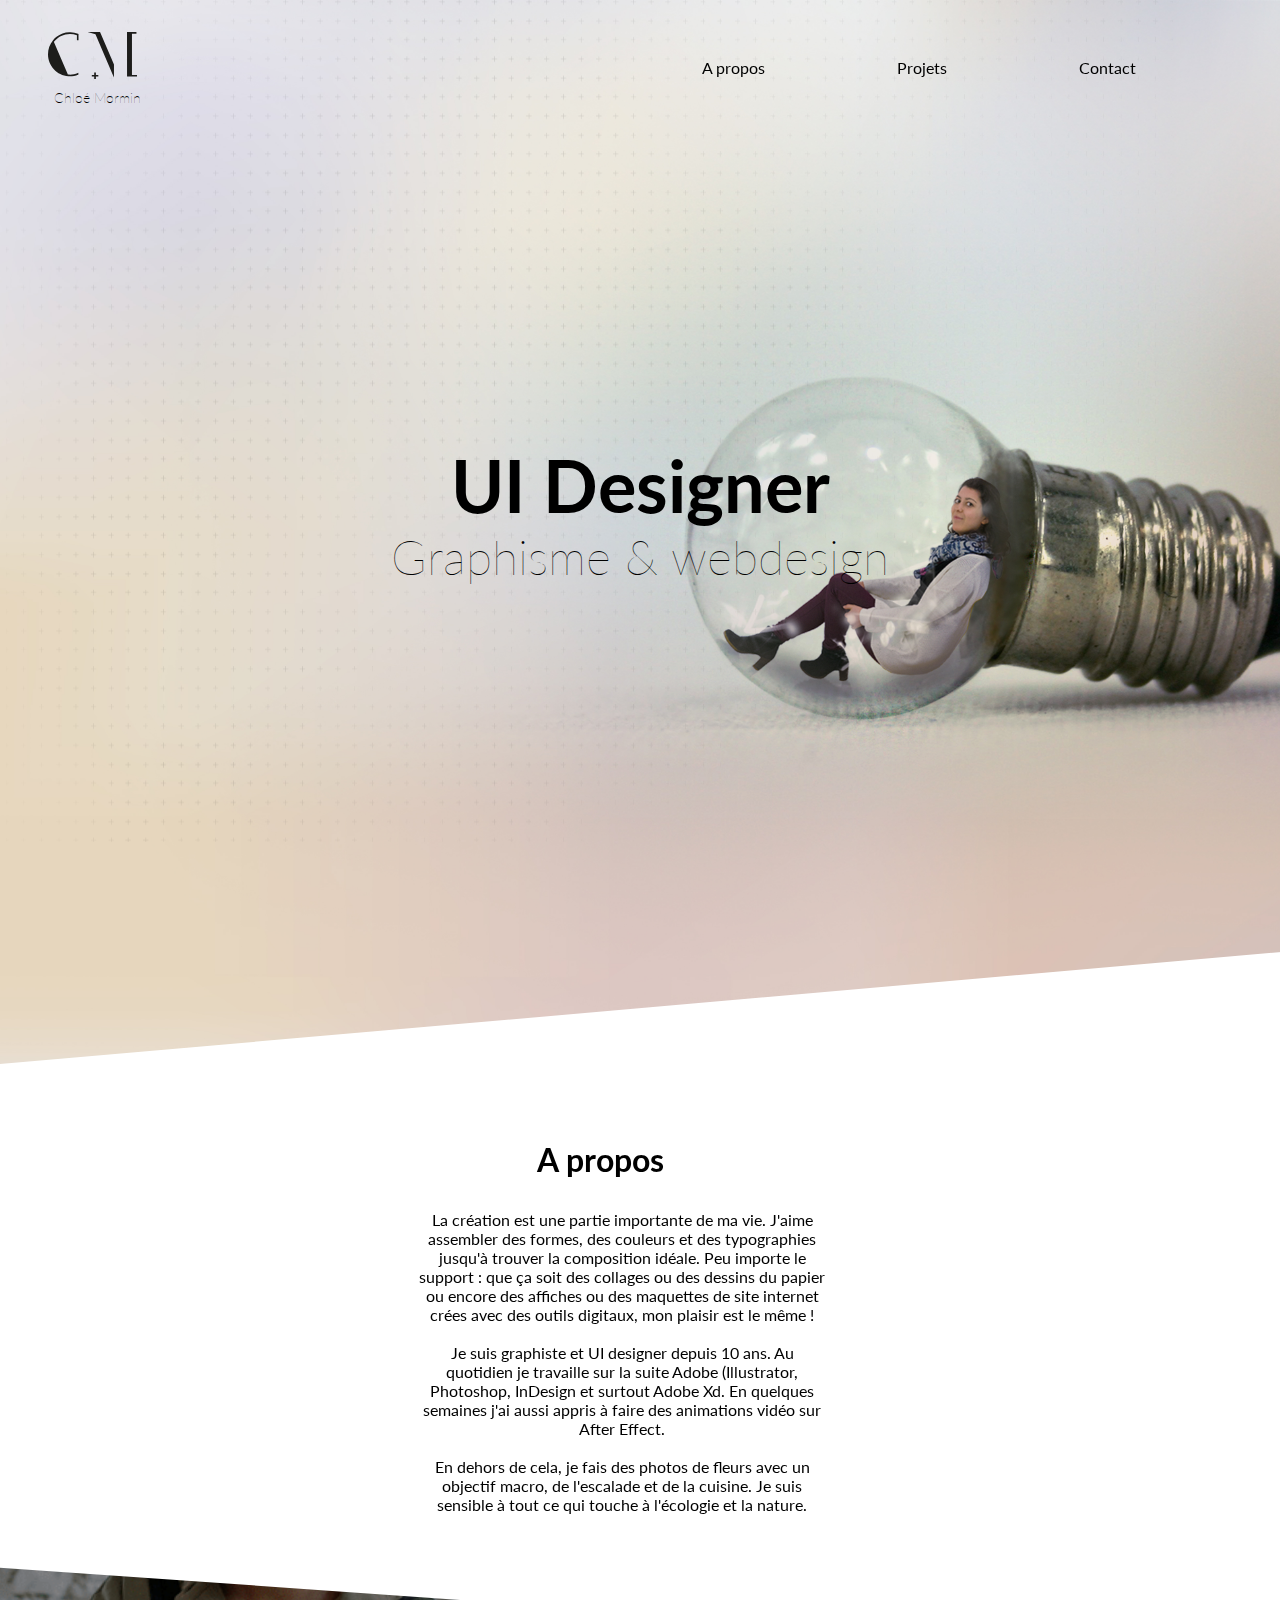
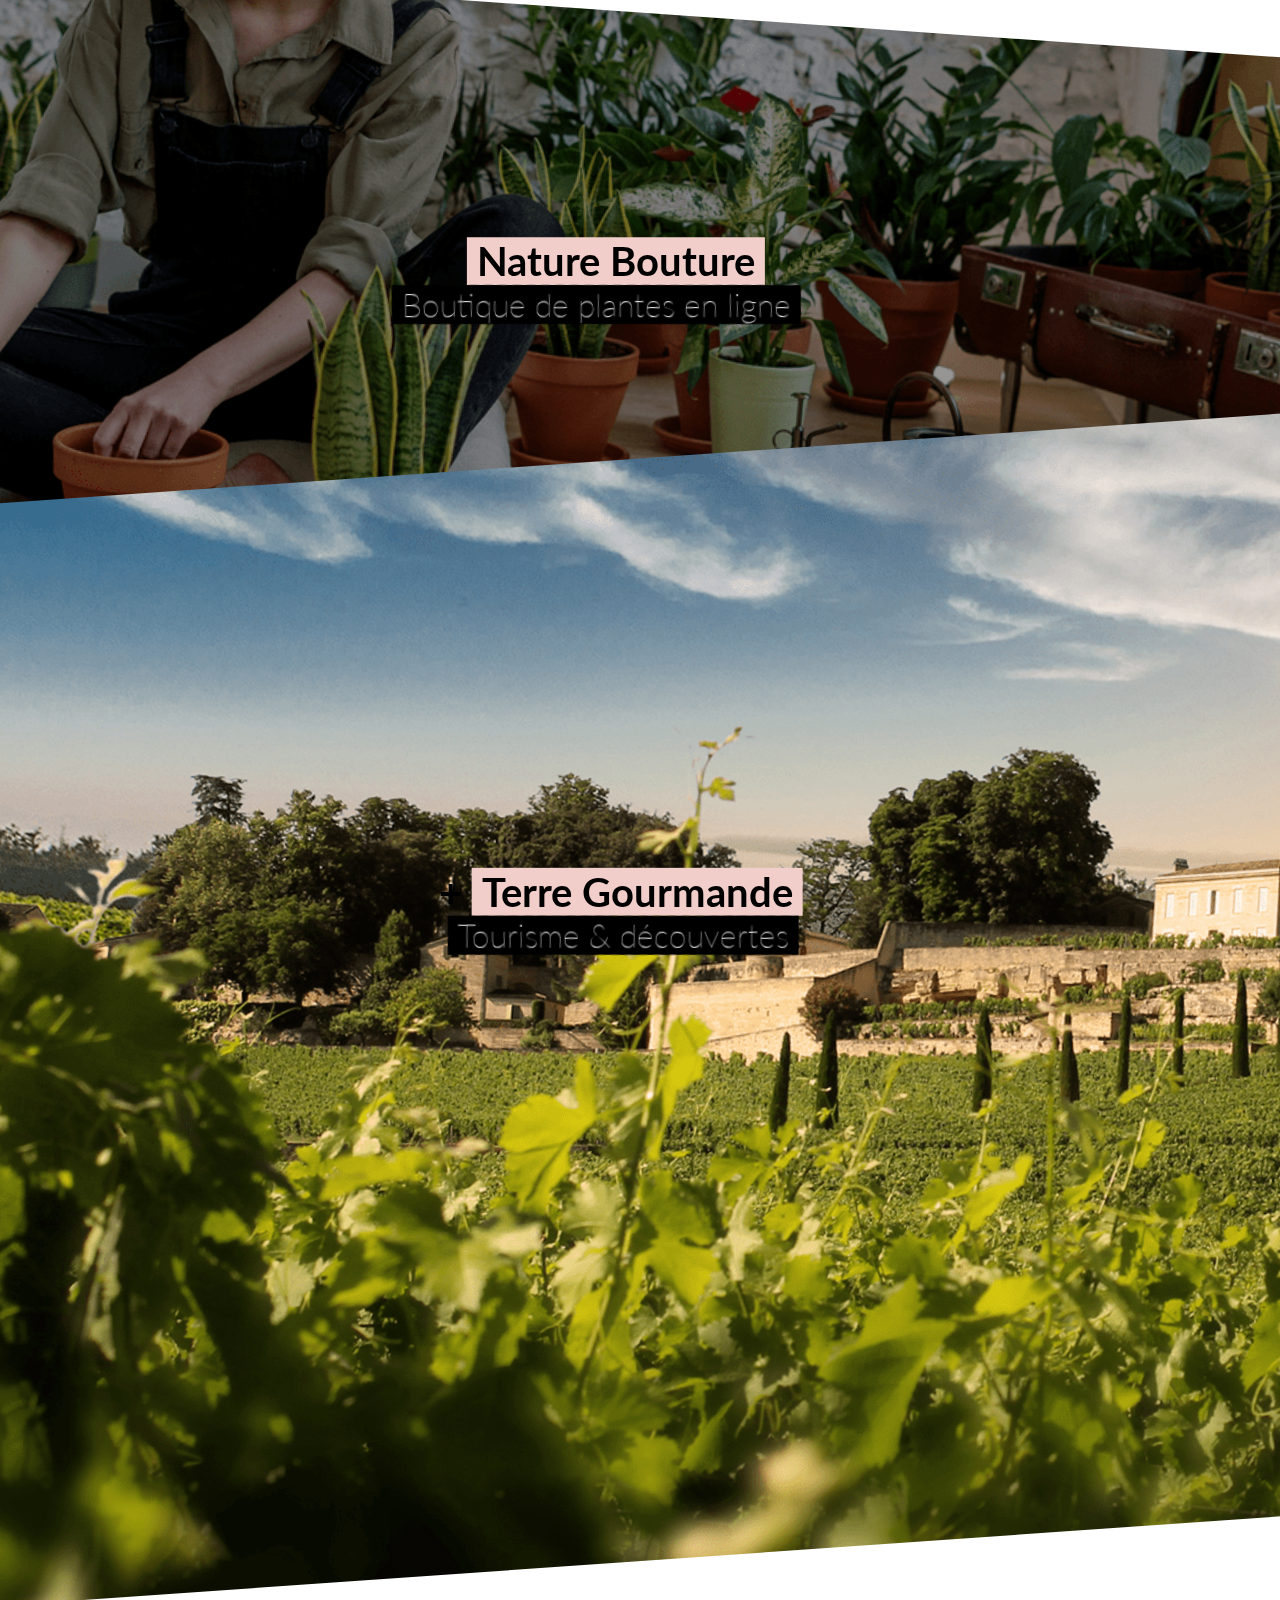
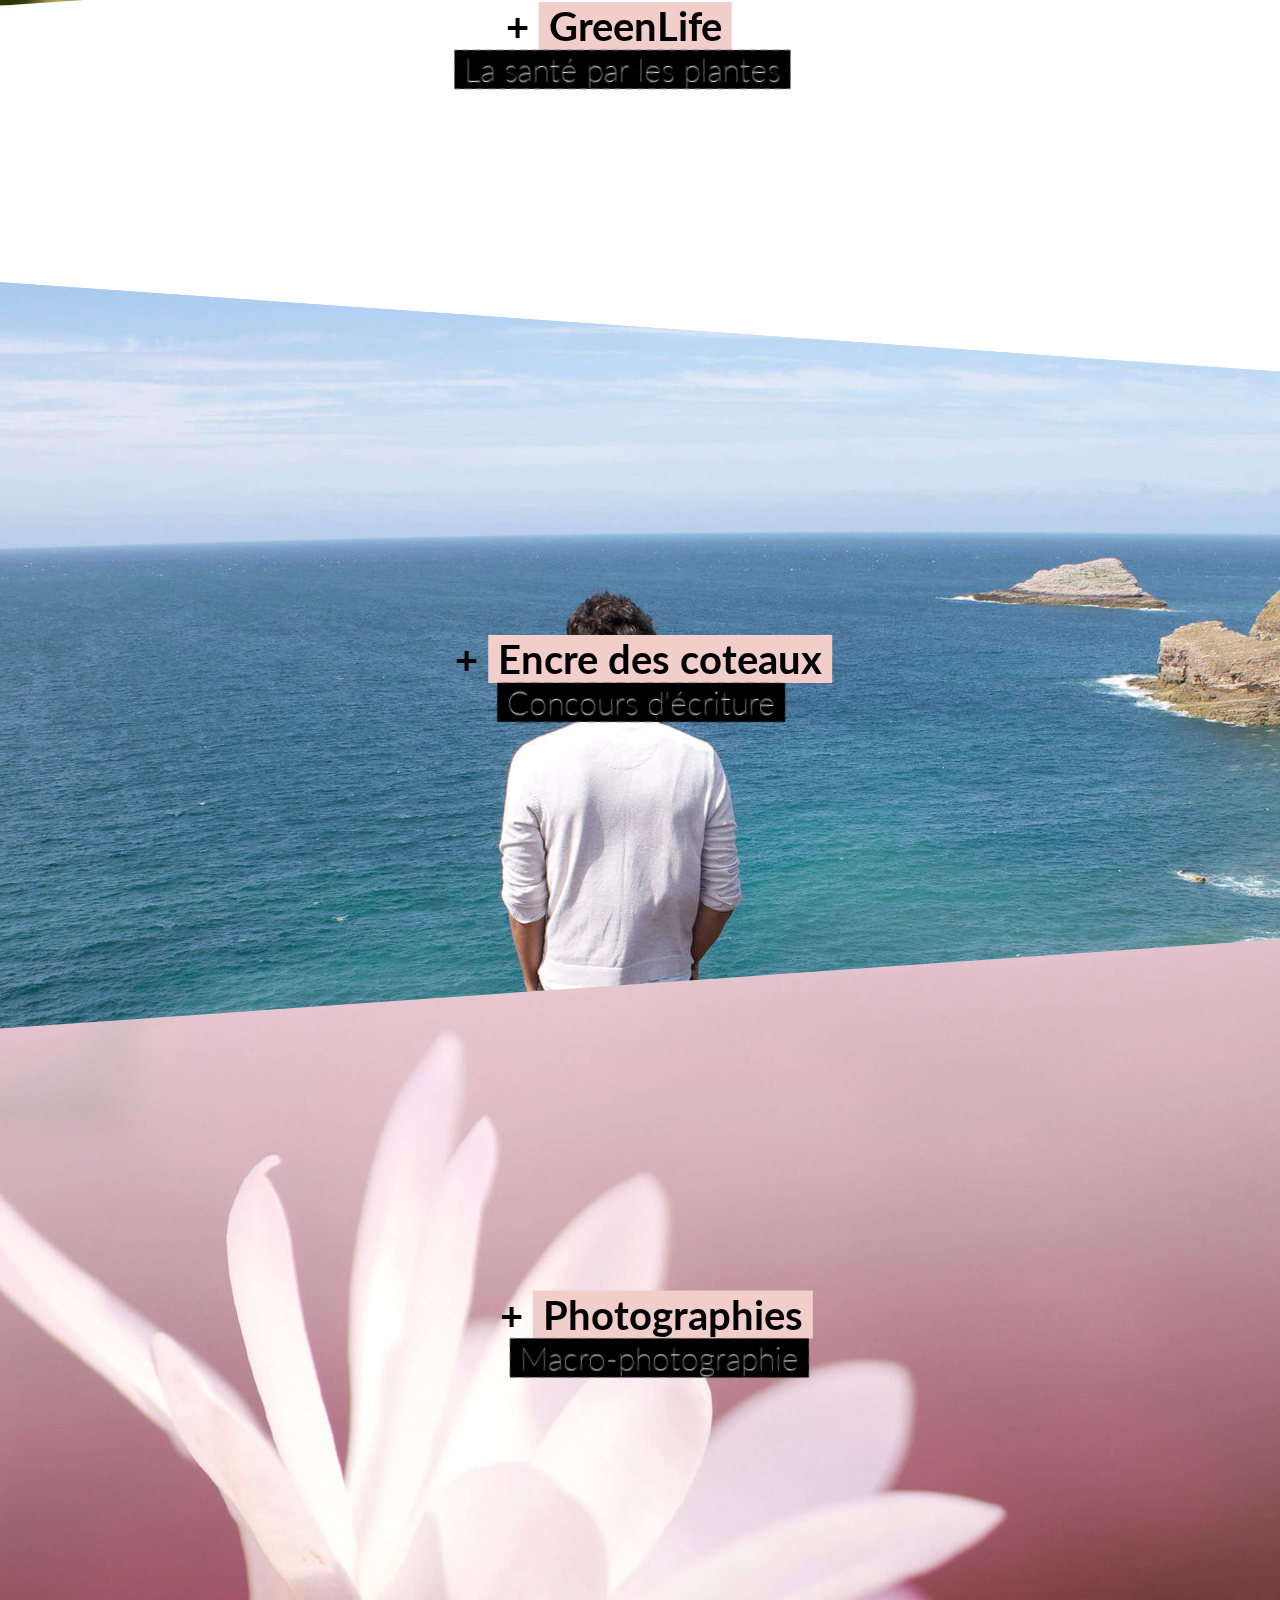
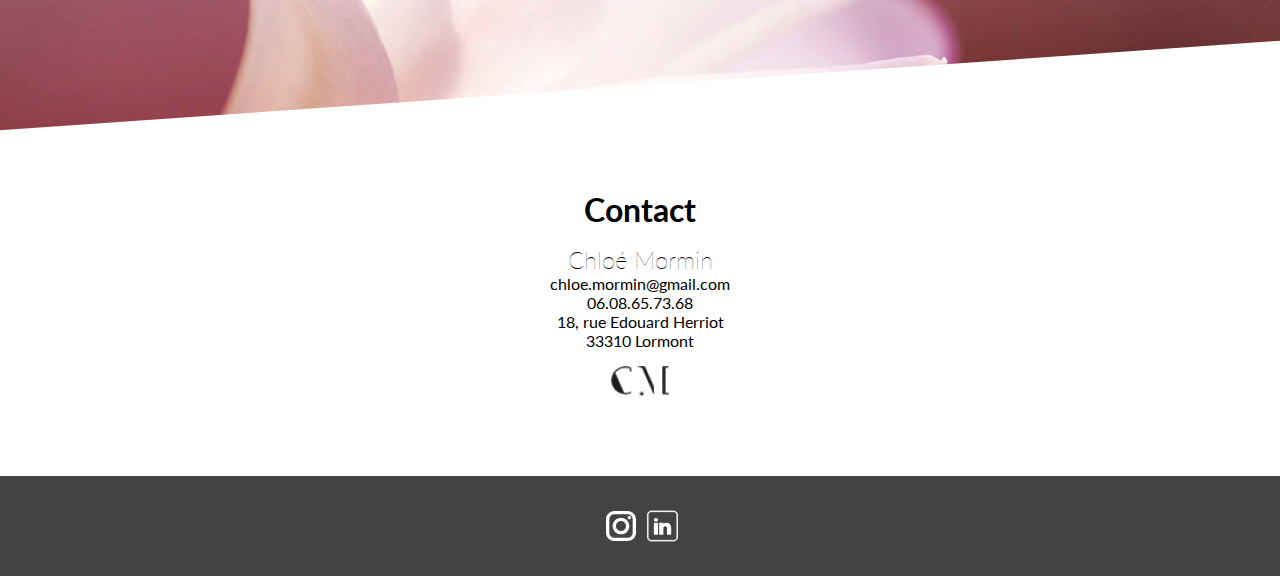
==== commit ba8b2988: "MAJ reduction taille images" ====
--- a/index.html
+++ b/index.html
@@ -42,7 +42,7 @@
         <div class="nature-bouture" id="projets">
             <div class="image"></div>
             <div class="overlay"> <!-- overlay : class pour les titres-->
-                <h4 id="apparition"><span class="plus">+&nbsp;</span><span class="encadre">Nature Bouture</span></h4>
+                <h4 id="apparition"><span class="plus">+&nbsp;</span><span class="encadre">Nature&nbsp;Bouture</span></h4>
                 <h5 id="apparition2"><span>Boutique&nbsp;de&nbsp;plantes&nbsp;en&nbsp;ligne</span></h5> 
             </div>
         </div>
--- a/styles/styles.css
+++ b/styles/styles.css
@@ -354,6 +354,7 @@
         margin-top:-16em;
         transform:rotate(-3deg);
         font-size: 2em;
+        margin-left: -10%;
     }
 }
 
@@ -418,6 +419,7 @@
     .nature-bouture h5{
         transform:rotate(-3deg);
         font-size: 1.6em;
+        margin-left: -10%;
     }
 }
 
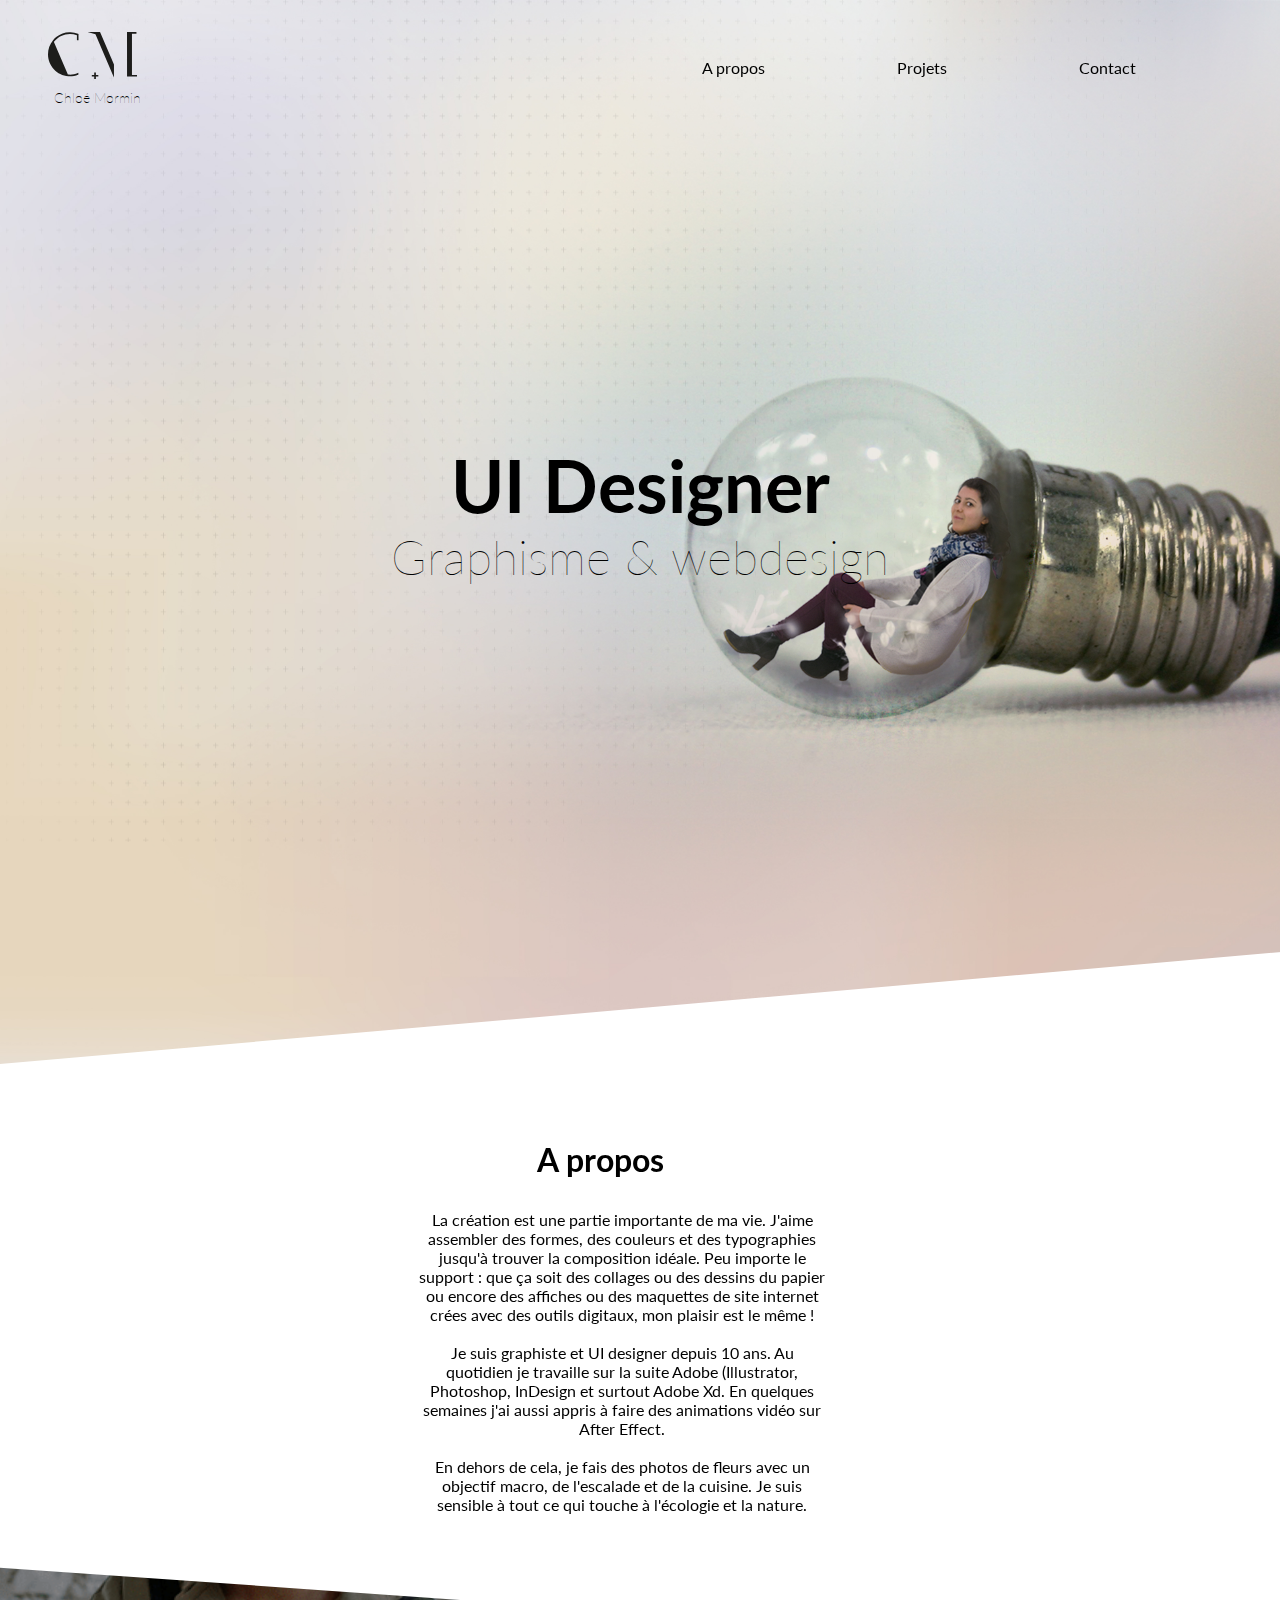
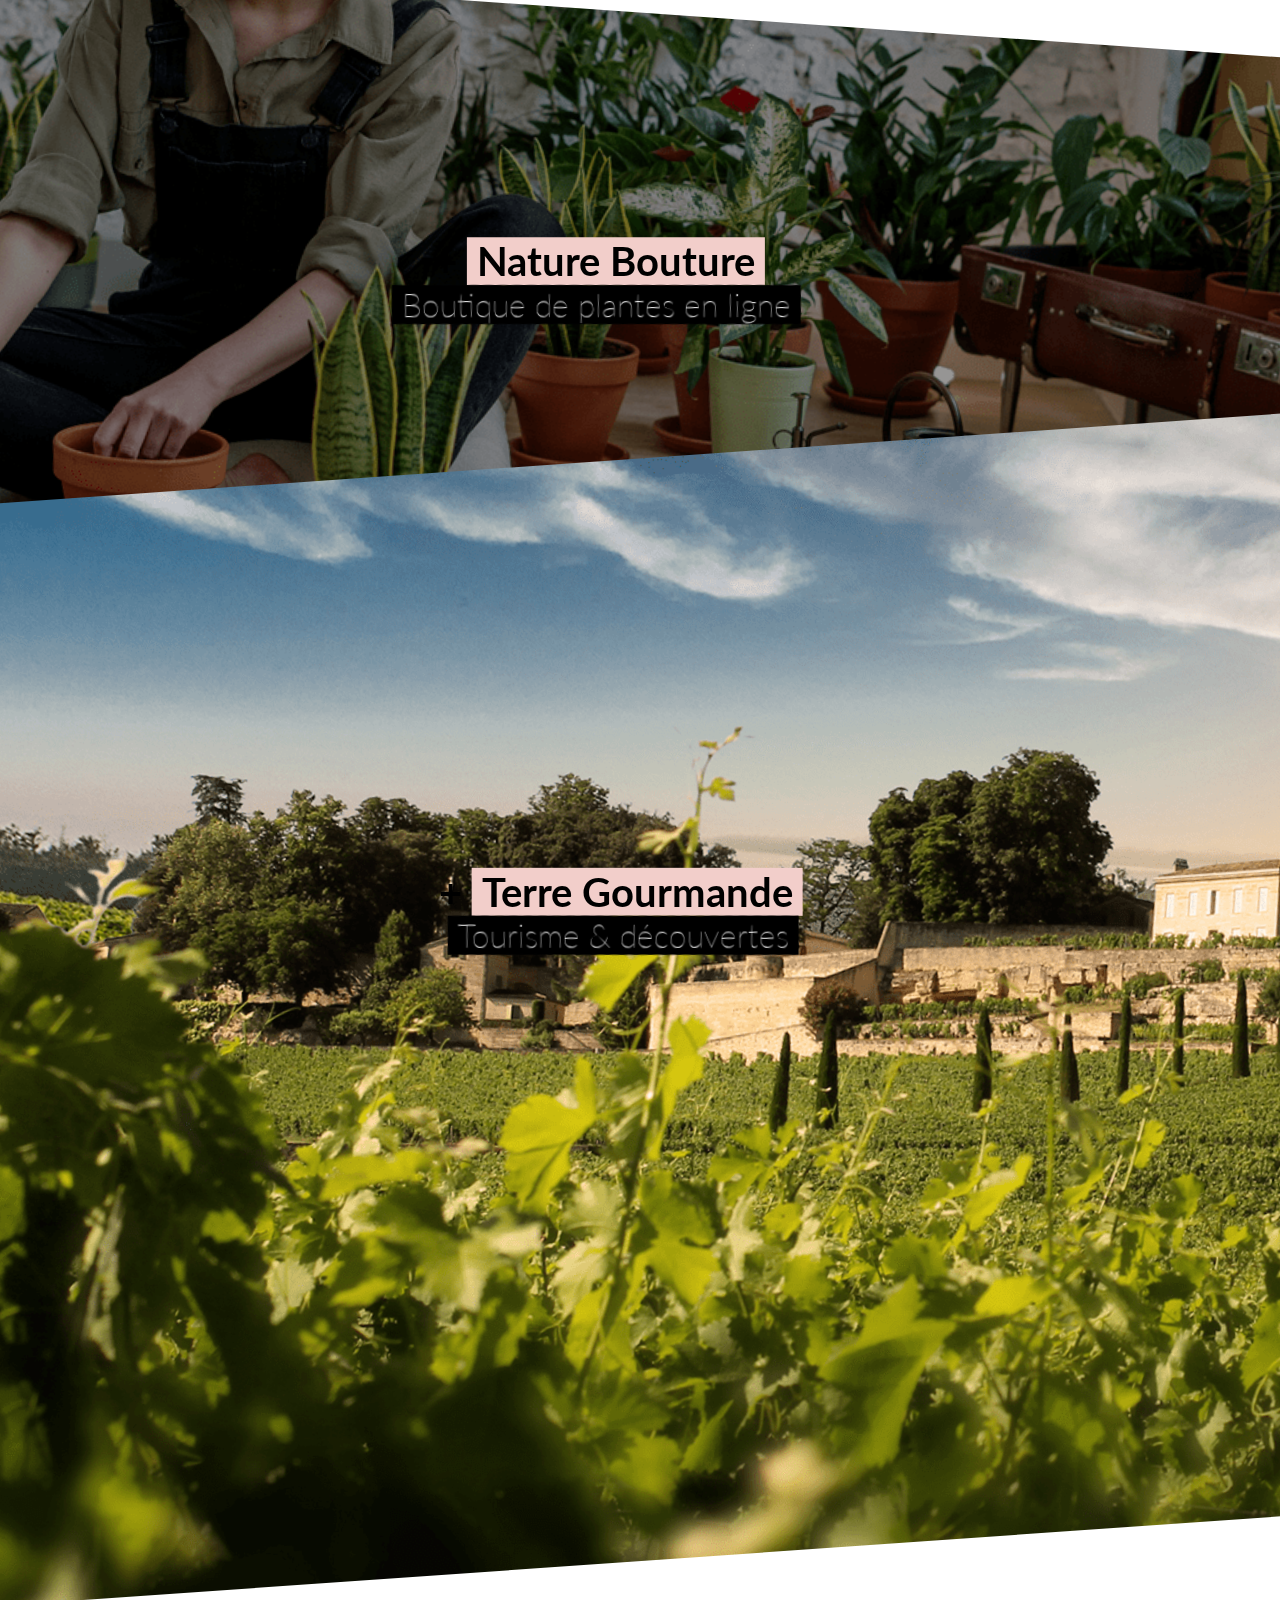
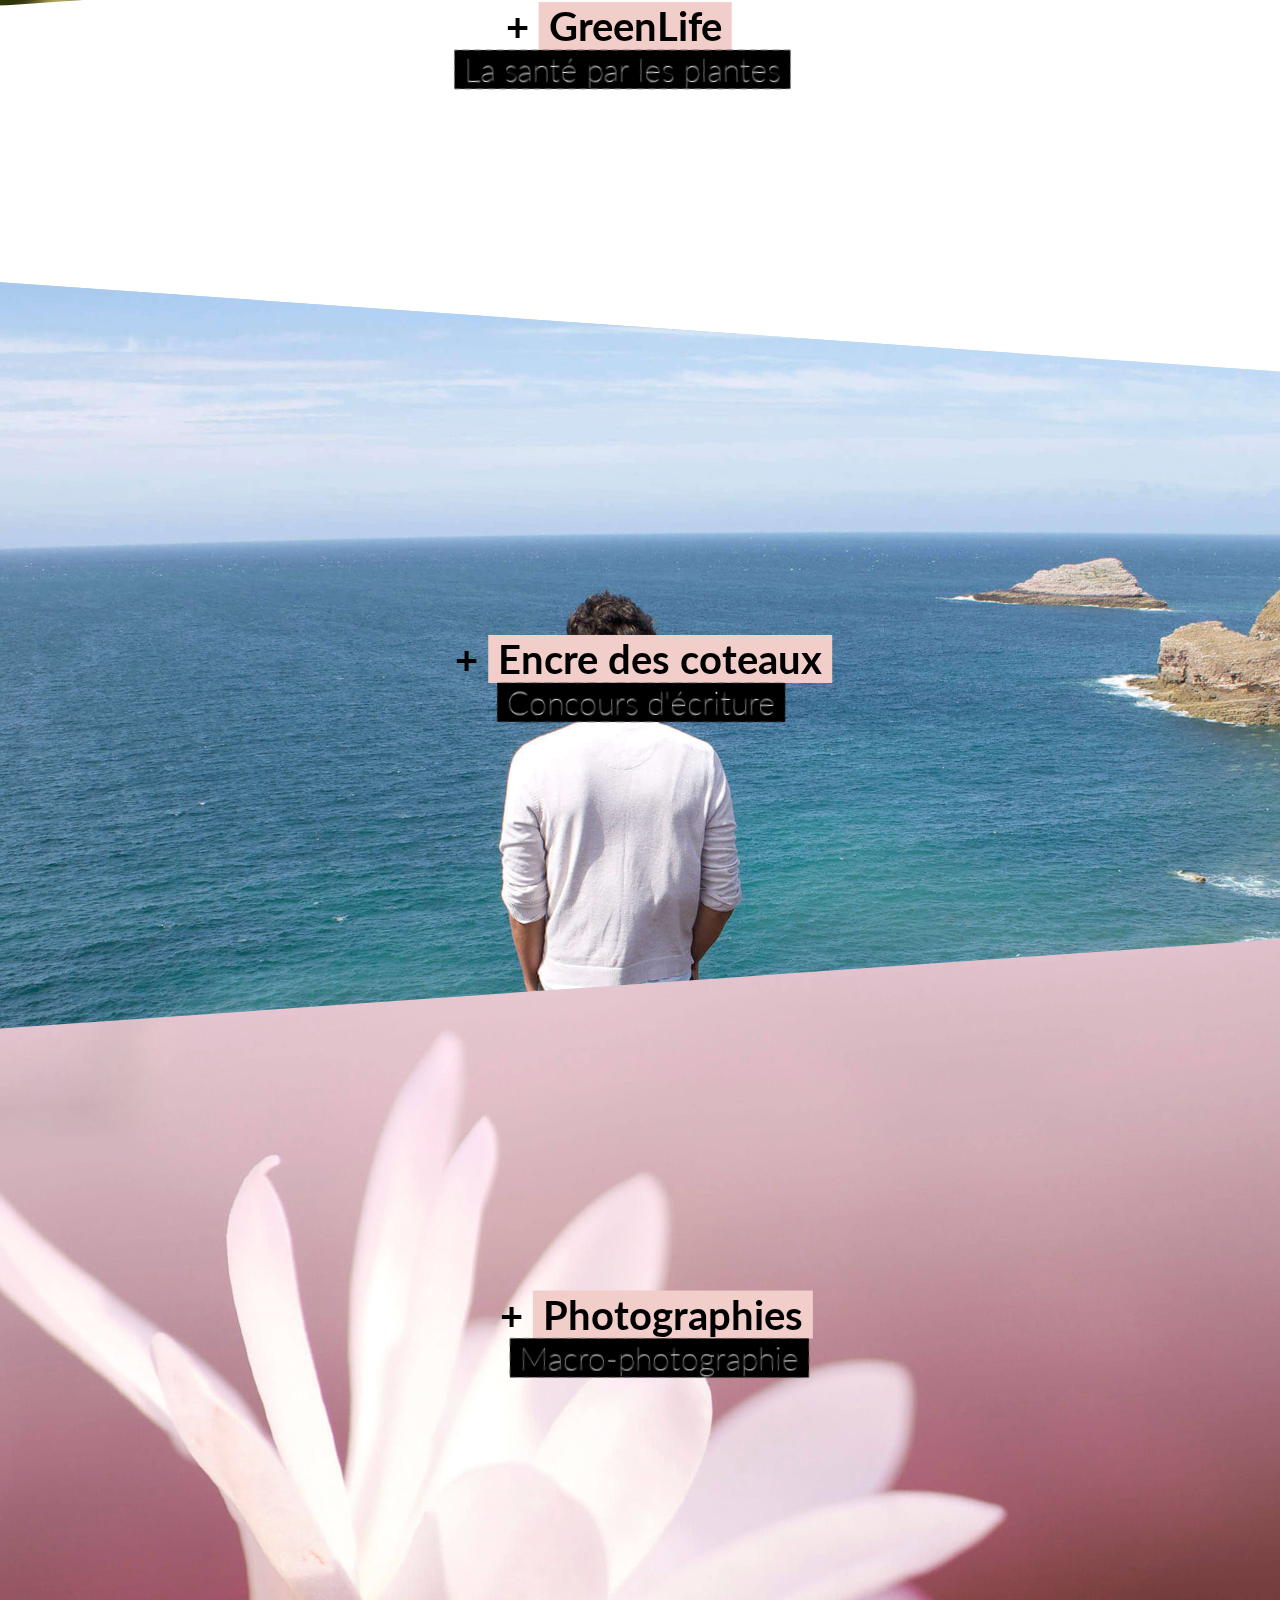
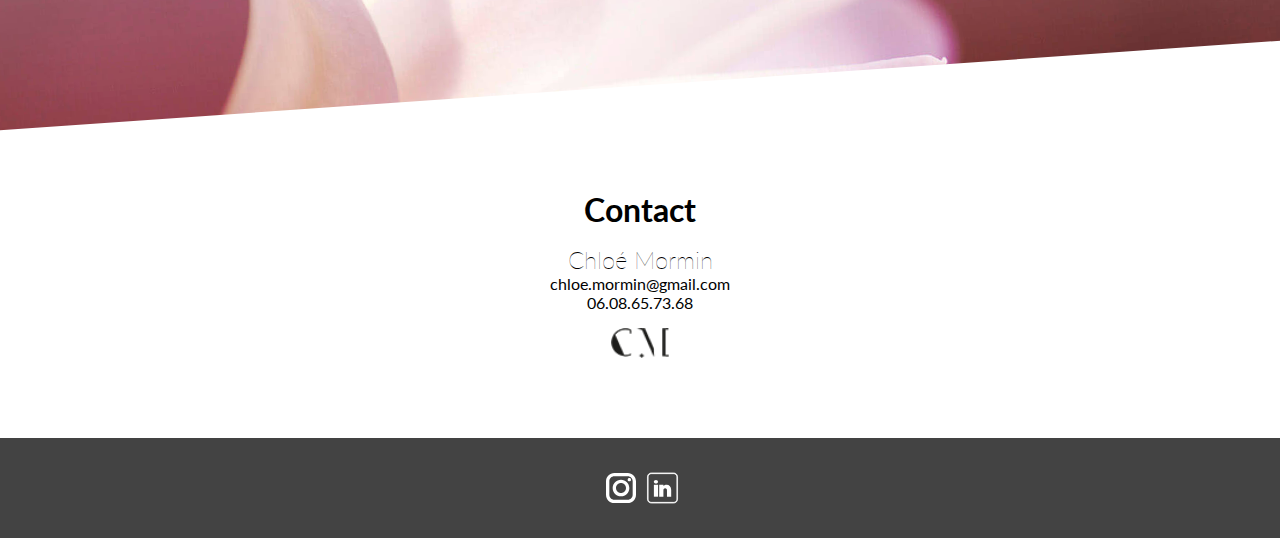
==== commit 7d27c247: "Update index.html" ====
--- a/index.html
+++ b/index.html
@@ -85,8 +85,8 @@
     </a>
     <div class="contact" id="contact">
         <h4>Contact</h4>
-        <h5>Chloé Mormin</h5> <a href="mailto:chloe.mormin@gmail.com">chloe.mormin@gmail.com</a> <a href="tel:+330608657368">06.08.65.73.68</a> <address>18, rue Edouard Herriot
-                <br/>33310 Lormont </address> <img src="images/logopetit.png" id="logopetit"> </div>
+        <h5>Chloé Mormin</h5> <a href="mailto:chloe.mormin@gmail.com">chloe.mormin@gmail.com</a> <a href="tel:+330608657368">06.08.65.73.68</a> 
+                 <img src="images/logopetit.png" id="logopetit"> </div>
     <div class="footer"> 
         <div class = "logo">
         <a class="instagram" href="https://www.instagram.com/chloemormin_ui/"> <img class="instagram" src="images/instagram.svg"></a>
--- a/styles/styles.css
+++ b/styles/styles.css
@@ -354,7 +354,7 @@
         margin-top:-16em;
         transform:rotate(-3deg);
         font-size: 2em;
-        margin-left: -10%;
+        margin-right: -15%;
     }
 }
 
@@ -419,7 +419,7 @@
     .nature-bouture h5{
         transform:rotate(-3deg);
         font-size: 1.6em;
-        margin-left: -10%;
+        margin-right: -15%;
     }
 }
 
